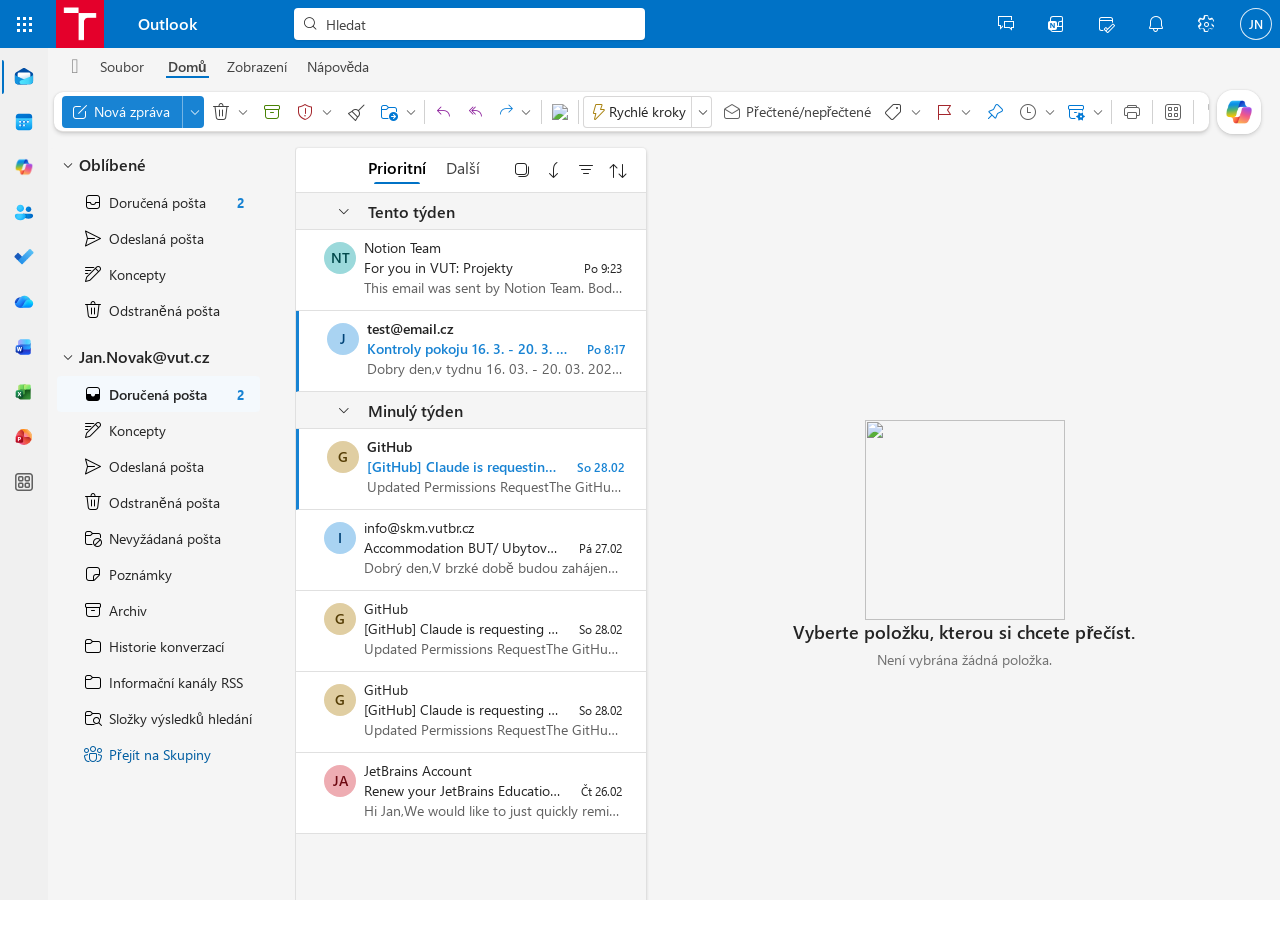
==== outlook_clone/index.html @ eb0d9b6a "Add files via upload outlook klon" ====
<!DOCTYPE html>
<html dir="ltr" lang="cs" class="fui-FluentProviderr0"
    style="--flexPaneWidth:320px;--black:#000000;--blackTranslucent50:rgba(0,0,0,.5);--blackTranslucent40:rgba(0,0,0,.4);--blackTranslucent20:rgba(0,0,0,.2);--blackTranslucent10:rgba(0,0,0,.1);--white:#FFFFFF;--whiteTranslucent40:rgba(255,255,255,.4);--whiteTranslucent50:rgba(255,255,255,.5);--whiteTranslucent65:rgba(255,255,255,.65);--whiteTranslucent70:rgba(255,255,255,.7);--whiteTranslucent90:rgba(255,255,255,.9);--neutralDark:#242424;--neutralPrimary:#424242;--neutralPrimaryAlt:#616161;--neutralPrimarySurface:#FFFFFF;--neutralSecondary:#808080;--neutralSecondaryAlt:#A6A6A6;--neutralSecondarySurface:#F5F5F5;--neutralTertiary:#D1D1D1;--neutralTertiaryAlt:#E0E0E0;--neutralTertiarySurface:#F0F0F0;--neutralQuaternary:#E5E5E5;--neutralQuaternaryAlt:#EBEBEB;--neutralLight:#F0F0F0;--neutralLighter:#F5F5F5;--neutralLighterAlt:#FAFAFA;--redDark:#A4262C;--green20:#498205;--purple:#881798;--suiteuxNeutralLight:#E1DFDD;--suiteuxNeutralSecondary:#484644;--flaggedMessage:#fffdd9;--richUserContentBackground:#fff;--composeNeutralBackground:#fff;--composeNeutralLighterBackground:#F5F5F5;--readingPaneCardBorder:#EBEBEB;--readingPaneCardFocusBorder:#D1D1D1;--oobeWhite:#ffffff;--oobePrimary:#0078d4;--oobeDarkAlt:#106EBE;--oobeThemeLighter:#DEECF9;--cardStyleWhite:#ffffff;--freeBusyAwayColor:#B4009E;--messageWebWarning:#fff4ce;--messageMobileWarningPrimary:#ffd335;--messageMobileWarningShade20:#c2a129;--messageMobileWarningShade30:#8f761e;--messageMobileWarningTint30:#fff2c3;--messageMobileWarningTint40:#fff8df;--communicationBlueWebPrimary:#0078d4;--messageMobileDangerPrimary:#d92c2c;--messageMobileDangerShade20:#a52121;--messageMobileDangerTint30:#f4b9b9;--messageMobileDangerTint40:#f9d9d9;--messageMobileSuccessPrimary:#13a10e;--presenceAway:#ffaa44;--presenceDoNotDisturb:#c50f1f;--presenceOnline:#6bb700;--presenceInvisible:#8a8886;--presenceOOF:#b4009e;--addisonComponentButtonGradientStart:#f7f0ff;--addisonComponentButtonGradientEnd:#e9dfff;--storageCritialStateColor:#9F282B;--storageCritialStateHoverColor:#751D1F;--storageNearingStateColor:#835B00;--storageNearingStateHoverColor:#463100;--storageUsageBarBorder:#ffffff;--bizBarRed:#FDE7E9;--msqOneDrive:#637CEF;--msqTeams:#9A44FC;--msqOutlook:#E3008C;--msqWindows:#D64400;--msqEdge:#1BA756;--msqLoop:#2AA0A4;--msqDesigner:#9373C0;--placesPrimary:#583DFF;--placesLightBlueSolidColor:#28DFF8;--placesNavyBlueSolidColor:#209DF5;--placesBackgroundColorPink:rgba(255,116,243,.2);--placesBackgroundColorPurple:rgba(205,112,255,.2);--placesBackgroundColorLightBlue:rgba(39,213,248,.2);--placesBackgroundColorNavy:rgba(9,99,121,.2);--placesBluePrimary:#0078d4;--placesBlueTint40:#a9d3f2;--placesLightBackground3:#f5f5f5;--placesLightBlueBackground:#ebf3fc;--placesNeutralGrey92:#ebebeb;--placesBlueGradient1:#2A4FFE;--placesBlueGradient2:#4D30FC;--placesBlueBackground1:#E1E6FC;--placesBlueForeground1:#637CEF;--placesBlueBorder1:#2510BC;--placesCornflowerForeground1:#F7F9FE;--placesCornflowerForeground2:#4F5BED;--placesRemoteUnspecifiedBackground1:#EBEBEB;--placesRemoteUnspecifiedForeground1:#424242;--placesOOFBackground1:#F5DAF2;--placesOOFForeground1:#C239B3;--placesRemote1:#CDEDF4;--placesRemoteBorder1:#005669;--neutralBackground6:#E6E6E6;--lilacBackground2:#E6BFED;--neutralForeground4:#707070;--neutralBackground2Pressed:#DBDBDB;--sharedLavenderTint10:#8172EB;--sharedCornflowerTint20:#778DF1;--sharedCornflowerTint30:#93A4F4;--sharedCornflowerTint50:#E1E6FC;--sharedCornflowerTint60:#F7F9FE;--sharedCornFlowerShade20:#3C51B4;--placesPurpleOOFBackground1:#F5DAF2;--placesPurpleOOFForeground1:#AF33A1;--placesPurpleGradient1:#6A11CB;--boxShadowPrimary:rgba(0,0,0,0.14);--boxShadowSecondary:rgba(0,0,0,0.12);--places70:#5432E6;--places80:#5B41FF;--places80Pressed:#4F28C1;--places160:#E4E2FF;--placesColorBackground2:#E4E2FF;--placesColorBackground2Hover:#C4C1FF;--placesColorBackground2Pressed:#A79EFF;--placesColorForeground2:#5432E6;--placesColorForeground2Hover:#4F28C1;--placesColorForeground2Pressed:#311555;--placesColorForeground2Selected:#4F28C1;--placesColorStroke2:#B5B0FF;--placesColorStroke2Hover:#988DFF;--placesColorStroke2Pressed:#5B41FF;--placesColorBrandForeground1:#5B41FF;--placesPresenceAvailable:#13A10E;--paneLighterBackground:#FAF9F8;--placesExploreGradient1:#EFF5FF;--placesExploreGradient2:#E6E4FF;--copilotGradientStart:#BA6DF1;--copilotGradientEnd:#4B9DF5;--copilotSelectionBackground:#464FEB33;--copilotSelectionBorder:#464FEB;--yellow:#ffb900;--orange:#d83b01;--red:#e81123;--blue:#0078d4;--green:107c10;--eventPrintColorPrimary:#242424;--eventPrintColorSecondary:#605e5c;--eventPrintColorBackground:#ffffff;--sharedLightGreenTint50:#CEF0CD;--sharedDarkGreenTint30:#4DA64D;--bookingsTeal10:#EBF8FB;--bookingsTeal20:#BCE5F0;--bookingsTeal50:#2F9CB7;--bookingsTeal80:#006680;--bookingsAccentGreen10:#F1FAF1;--bookingsAccentGreen20:#9FD89F;--bookingsForegroundTeal60:#007F9C;--bookingsForegroundTeal80:#007F9C;--bookingsNeutralForeground1:#242424;--bookingsNeutralForeground2:#424242;--bookingsNeutralForeground4:#707070;--bookingsRedForeground1:#A80000;--bookingsNeutralStroke1:#D1D1D1;--bookingsNeutralBackground1:#FFFFFF;--bookingsGreenConsistent:#107C10;--bookingsGrayConsistent:#424242;--bookingsGrayBackground1:#757575;--bookingsGrayLightBackground1:#F3F2F1;--bookingsSilverSandBorder1:#C8C6C4;--bookingsDefaultRed:#a80000;--bookingsWarning1:#FFF9F5;--bookingsWarning2:#FDCFB4;--bookingsWarning3:#8A3707;--bookingsDanger1:#FDF6F6;--bookingsDanger2:#F1BBBC;--bookingsDanger3:#A80000;--bookingsBlueForeground:#007F9C;--mapBackgroundFloor:#FBFBFD;--mapBackgroundFacilities:#FFFFFF;--mapBackgroundWall:#FFFFFF;--mapBackgroundArea:#EBEDF6;--mapBackgroundUnavailable:#C3C1D9;--mapBackgroundFree:#B5B0FF;--mapStrokeFloorAndWall:#99A0C3;--pinAvailableTextFill:#311555;--pinUnavailableTextFill:#292929;--placesBlueTint50:#D0E7F8;--placesLightBlueShade20:#2C72A8;--placesCyanTint50:#CDEDF4;--placesCyanShade10:#008AA9;--placesCyanShade20:#00748F;--placesNeutralForeground2:#616161;--placesSeaformShade20:#009B51;--placesSeaformShade30:#00723B;--placesLightGreenShade20:#0E7A0B;--eventifySurveyStatusIncompleteColor:#806a1a;--eventifySurveyStatusIncompleteBackground:#fff2c3;--eventifyClosedSurveyBannerBorder:#ffd94e;--eventifyClosedSurveyBannerColor:#8f761e;--eventifySurveyListItemBorder:#d9d9d9;--eventifySurveyStatusCompleteBackground:#caead8;--eventifySurveyStatusCompleteColor:#37a660;--eventifyEventPreviewColor:#7a6519;--eventifyEventCancelledBackground:#f9d9d9;--eventifyEventCancelledBorder:#e87979;--eventifyEventCancelledColor:#c32727;--appBackgroundGradientColor:rgba(255,255,255,.7);--copilotAppBackgroundGradientColor:rgba(0,0,0,.5);--copilotFlairColor1:#464feb;--copilotFlairColor2:#47cffa;--copilotFlairColor3:#b47cf8;--copilotFlairColor1Transparent:rgba(70,79,235,0);--copilotFlairColor2Transparent:rgba(71,207,250,0);--copilotFlairColor3Transparent:rgba(180,124,248,0);--customNeutralStrokeTransparent2:transparent;--customNeutralStrokeOnBackground1:#949494;--customNeutralStrokeOnBackground1Hover:#8A8A8A;--customNeutralStrokeOnBackground1Pressed:#757575;--customNeutralBackground2Hover70:rgba(240,240,240,.7);--customStableForegroundLink:#115EA3;--customStableForegroundLinkHover:#0F548C;--customStableForegroundLinkPressed:#0C3B5E;--customStableForegroundLinkSelected:#115EA3;--colorStatusWarningForeground3:#F98845;--customNeutralNonFocusBackground:#E0E0E0;--customYellowBackground:#FFFAD6;--colorNeutralBackgroundInvertedTransparent4:rgba(41,41,41,0.04);--colorNeutralBackgroundInvertedTransparent5:rgba(41,41,41,0.05);--customActiveDangerRedForegroundHover1:#6E0811;--customBlueForeground1:#0078D4;--customActiveBlueForegroundHover1:#004377;--calendarWorkHoursBorder:#949494;--copilotThemeMeshColor1:#b10606;--copilotThemeMeshColor2:#ffae52;--copilotThemeMeshColor3:#f05689;--copilotThemeMeshColor4:#e8a702;--copilotThemeMeshColor5:#51b36f;--copilotThemeMeshColor6:#0d91de;--copilotThemeWhite:#ffffff;--copilotThemeWhiteTranslucent:rgba(0,0,0,0.25);--copilotEventImportanceLowPrimary:#107C10;--copilotEventImportanceLowLight:#DFF6DD;--copilotEventImportanceMediumPrimary:#FFD335;--copilotEventImportanceMediumLight:#FFF8DF;--copilotEventImportanceHighPrimary:#A80000;--copilotEventImportanceHighLight:#FDE7E9;--archiveBigHoverForeground:#107c10;--archiveBigHoverBackground:#dff6de;--deleteBigHoverForeground:#e81123;--deleteBigHoverBackground:#fef2f3;--themeDarker:#00497E;--themeDark:#005DA1;--themeDarkAlt:#005DA1;--themePrimary:#0072C6;--themeSecondary:#2F94DF;--themeTertiary:#9AC3E2;--themeLight:#DAECF9;--themeLighter:#F4F9FD;--themeLighterAlt:#F4F9FD;--themeSecondarySurfaceSelected:#F4F9FD;--headerBackground:#0072C6;--headerBackgroundSearch:#0072C6;--headerBrandText:#FFFFFF;--headerTextIcons:#FFFFFF;--headerSearchBoxBackground:rgba(255,255,255,.7);--headerSearchBoxIcon:#00497E;--headerSearchPlaceholderText:#00497E;--headerSearchButtonBackground:#0072C6;--headerSearchButtonBackgroundHover:#00497E;--headerSearchButtonIcon:#FFFFFF;--headerSearchFilters:#0072C6;--headerSearchFiltersHover:#00497E;--headerButtonsBackground:#0072C6;--headerButtonsBackgroundHover:#005DA1;--headerButtonsBackgroundSearch:#0072C6;--headerButtonsBackgroundSearchHover:#005DA1;--headerBadgeBackground:#00497E;--headerBadgeText:#FFFFFF;--headerSearchIcon:#FFFFFF;--searchBoxBackground:rgba(255,255,255,.7);--customBrandBackground3Hover:#EBF3FC;--customBrandBackgroundforSelected3:#CFE4FA;--customBrandBackground3Pressed:#B4D6FA;--customBrandBackgroundforSelected4:#B4D6FA;--customBrandBackground4Hover:#CFE4FA;--customBrandBackground4Pressed:#96C6FA;--fallback-black:#000000;--fallback-blackTranslucent50:rgba(0,0,0,.5);--fallback-blackTranslucent40:rgba(0,0,0,.4);--fallback-blackTranslucent20:rgba(0,0,0,.2);--fallback-blackTranslucent10:rgba(0,0,0,.1);--fallback-white:#FFFFFF;--fallback-whiteTranslucent40:rgba(255,255,255,.4);--fallback-whiteTranslucent50:rgba(255,255,255,.5);--fallback-whiteTranslucent65:rgba(255,255,255,.65);--fallback-whiteTranslucent70:rgba(255,255,255,.7);--fallback-whiteTranslucent90:rgba(255,255,255,.9);--fallback-neutralDark:#242424;--fallback-neutralPrimary:#424242;--fallback-neutralPrimaryAlt:#616161;--fallback-neutralPrimarySurface:#FFFFFF;--fallback-neutralSecondary:#808080;--fallback-neutralSecondaryAlt:#A6A6A6;--fallback-neutralSecondarySurface:#F5F5F5;--fallback-neutralTertiary:#D1D1D1;--fallback-neutralTertiaryAlt:#E0E0E0;--fallback-neutralTertiarySurface:#F0F0F0;--fallback-neutralQuaternary:#E5E5E5;--fallback-neutralQuaternaryAlt:#EBEBEB;--fallback-neutralLight:#F0F0F0;--fallback-neutralLighter:#F5F5F5;--fallback-neutralLighterAlt:#FAFAFA;--fallback-redDark:#A4262C;--fallback-green20:#498205;--fallback-purple:#881798;--fallback-suiteuxNeutralLight:#E1DFDD;--fallback-suiteuxNeutralSecondary:#484644;--fallback-flaggedMessage:#fffdd9;--fallback-richUserContentBackground:#fff;--fallback-composeNeutralBackground:#fff;--fallback-composeNeutralLighterBackground:#F5F5F5;--fallback-readingPaneCardBorder:#EBEBEB;--fallback-readingPaneCardFocusBorder:#D1D1D1;--fallback-oobeWhite:#ffffff;--fallback-oobePrimary:#0078d4;--fallback-oobeDarkAlt:#106EBE;--fallback-oobeThemeLighter:#DEECF9;--fallback-cardStyleWhite:#ffffff;--fallback-freeBusyAwayColor:#B4009E;--fallback-messageWebWarning:#fff4ce;--fallback-messageMobileWarningPrimary:#ffd335;--fallback-messageMobileWarningShade20:#c2a129;--fallback-messageMobileWarningShade30:#8f761e;--fallback-messageMobileWarningTint30:#fff2c3;--fallback-messageMobileWarningTint40:#fff8df;--fallback-communicationBlueWebPrimary:#0078d4;--fallback-messageMobileDangerPrimary:#d92c2c;--fallback-messageMobileDangerShade20:#a52121;--fallback-messageMobileDangerTint30:#f4b9b9;--fallback-messageMobileDangerTint40:#f9d9d9;--fallback-messageMobileSuccessPrimary:#13a10e;--fallback-presenceAway:#ffaa44;--fallback-presenceDoNotDisturb:#c50f1f;--fallback-presenceOnline:#6bb700;--fallback-presenceInvisible:#8a8886;--fallback-presenceOOF:#b4009e;--fallback-addisonComponentButtonGradientStart:#f7f0ff;--fallback-addisonComponentButtonGradientEnd:#e9dfff;--fallback-storageCritialStateColor:#9F282B;--fallback-storageCritialStateHoverColor:#751D1F;--fallback-storageNearingStateColor:#835B00;--fallback-storageNearingStateHoverColor:#463100;--fallback-storageUsageBarBorder:#ffffff;--fallback-bizBarRed:#FDE7E9;--fallback-msqOneDrive:#637CEF;--fallback-msqTeams:#9A44FC;--fallback-msqOutlook:#E3008C;--fallback-msqWindows:#D64400;--fallback-msqEdge:#1BA756;--fallback-msqLoop:#2AA0A4;--fallback-msqDesigner:#9373C0;--fallback-placesPrimary:#583DFF;--fallback-placesLightBlueSolidColor:#28DFF8;--fallback-placesNavyBlueSolidColor:#209DF5;--fallback-placesBackgroundColorPink:rgba(255,116,243,.2);--fallback-placesBackgroundColorPurple:rgba(205,112,255,.2);--fallback-placesBackgroundColorLightBlue:rgba(39,213,248,.2);--fallback-placesBackgroundColorNavy:rgba(9,99,121,.2);--fallback-placesBluePrimary:#0078d4;--fallback-placesBlueTint40:#a9d3f2;--fallback-placesLightBackground3:#f5f5f5;--fallback-placesLightBlueBackground:#ebf3fc;--fallback-placesNeutralGrey92:#ebebeb;--fallback-placesBlueGradient1:#2A4FFE;--fallback-placesBlueGradient2:#4D30FC;--fallback-placesBlueBackground1:#E1E6FC;--fallback-placesBlueForeground1:#637CEF;--fallback-placesBlueBorder1:#2510BC;--fallback-placesCornflowerForeground1:#F7F9FE;--fallback-placesCornflowerForeground2:#4F5BED;--fallback-placesRemoteUnspecifiedBackground1:#EBEBEB;--fallback-placesRemoteUnspecifiedForeground1:#424242;--fallback-placesOOFBackground1:#F5DAF2;--fallback-placesOOFForeground1:#C239B3;--fallback-placesRemote1:#CDEDF4;--fallback-placesRemoteBorder1:#005669;--fallback-neutralBackground6:#E6E6E6;--fallback-lilacBackground2:#E6BFED;--fallback-neutralForeground4:#707070;--fallback-neutralBackground2Pressed:#DBDBDB;--fallback-sharedLavenderTint10:#8172EB;--fallback-sharedCornflowerTint20:#778DF1;--fallback-sharedCornflowerTint30:#93A4F4;--fallback-sharedCornflowerTint50:#E1E6FC;--fallback-sharedCornflowerTint60:#F7F9FE;--fallback-sharedCornFlowerShade20:#3C51B4;--fallback-placesPurpleOOFBackground1:#F5DAF2;--fallback-placesPurpleOOFForeground1:#AF33A1;--fallback-placesPurpleGradient1:#6A11CB;--fallback-boxShadowPrimary:rgba(0,0,0,0.14);--fallback-boxShadowSecondary:rgba(0,0,0,0.12);--fallback-places70:#5432E6;--fallback-places80:#5B41FF;--fallback-places80Pressed:#4F28C1;--fallback-places160:#E4E2FF;--fallback-placesColorBackground2:#E4E2FF;--fallback-placesColorBackground2Hover:#C4C1FF;--fallback-placesColorBackground2Pressed:#A79EFF;--fallback-placesColorForeground2:#5432E6;--fallback-placesColorForeground2Hover:#4F28C1;--fallback-placesColorForeground2Pressed:#311555;--fallback-placesColorForeground2Selected:#4F28C1;--fallback-placesColorStroke2:#B5B0FF;--fallback-placesColorStroke2Hover:#988DFF;--fallback-placesColorStroke2Pressed:#5B41FF;--fallback-placesColorBrandForeground1:#5B41FF;--fallback-placesPresenceAvailable:#13A10E;--fallback-paneLighterBackground:#FAF9F8;--fallback-placesExploreGradient1:#EFF5FF;--fallback-placesExploreGradient2:#E6E4FF;--fallback-copilotGradientStart:#BA6DF1;--fallback-copilotGradientEnd:#4B9DF5;--fallback-copilotSelectionBackground:#464FEB33;--fallback-copilotSelectionBorder:#464FEB;--fallback-yellow:#ffb900;--fallback-orange:#d83b01;--fallback-red:#e81123;--fallback-blue:#0078d4;--fallback-green:107c10;--fallback-eventPrintColorPrimary:#242424;--fallback-eventPrintColorSecondary:#605e5c;--fallback-eventPrintColorBackground:#ffffff;--fallback-sharedLightGreenTint50:#CEF0CD;--fallback-sharedDarkGreenTint30:#4DA64D;--fallback-bookingsTeal10:#EBF8FB;--fallback-bookingsTeal20:#BCE5F0;--fallback-bookingsTeal50:#2F9CB7;--fallback-bookingsTeal80:#006680;--fallback-bookingsAccentGreen10:#F1FAF1;--fallback-bookingsAccentGreen20:#9FD89F;--fallback-bookingsForegroundTeal60:#007F9C;--fallback-bookingsForegroundTeal80:#007F9C;--fallback-bookingsNeutralForeground1:#242424;--fallback-bookingsNeutralForeground2:#424242;--fallback-bookingsNeutralForeground4:#707070;--fallback-bookingsRedForeground1:#A80000;--fallback-bookingsNeutralStroke1:#D1D1D1;--fallback-bookingsNeutralBackground1:#FFFFFF;--fallback-bookingsGreenConsistent:#107C10;--fallback-bookingsGrayConsistent:#424242;--fallback-bookingsGrayBackground1:#757575;--fallback-bookingsGrayLightBackground1:#F3F2F1;--fallback-bookingsSilverSandBorder1:#C8C6C4;--fallback-bookingsDefaultRed:#a80000;--fallback-bookingsWarning1:#FFF9F5;--fallback-bookingsWarning2:#FDCFB4;--fallback-bookingsWarning3:#8A3707;--fallback-bookingsDanger1:#FDF6F6;--fallback-bookingsDanger2:#F1BBBC;--fallback-bookingsDanger3:#A80000;--fallback-bookingsBlueForeground:#007F9C;--fallback-mapBackgroundFloor:#FBFBFD;--fallback-mapBackgroundFacilities:#FFFFFF;--fallback-mapBackgroundWall:#FFFFFF;--fallback-mapBackgroundArea:#EBEDF6;--fallback-mapBackgroundUnavailable:#C3C1D9;--fallback-mapBackgroundFree:#B5B0FF;--fallback-mapStrokeFloorAndWall:#99A0C3;--fallback-pinAvailableTextFill:#311555;--fallback-pinUnavailableTextFill:#292929;--fallback-placesBlueTint50:#D0E7F8;--fallback-placesLightBlueShade20:#2C72A8;--fallback-placesCyanTint50:#CDEDF4;--fallback-placesCyanShade10:#008AA9;--fallback-placesCyanShade20:#00748F;--fallback-placesNeutralForeground2:#616161;--fallback-placesSeaformShade20:#009B51;--fallback-placesSeaformShade30:#00723B;--fallback-placesLightGreenShade20:#0E7A0B;--fallback-eventifySurveyStatusIncompleteColor:#806a1a;--fallback-eventifySurveyStatusIncompleteBackground:#fff2c3;--fallback-eventifyClosedSurveyBannerBorder:#ffd94e;--fallback-eventifyClosedSurveyBannerColor:#8f761e;--fallback-eventifySurveyListItemBorder:#d9d9d9;--fallback-eventifySurveyStatusCompleteBackground:#caead8;--fallback-eventifySurveyStatusCompleteColor:#37a660;--fallback-eventifyEventPreviewColor:#7a6519;--fallback-eventifyEventCancelledBackground:#f9d9d9;--fallback-eventifyEventCancelledBorder:#e87979;--fallback-eventifyEventCancelledColor:#c32727;--fallback-appBackgroundGradientColor:rgba(255,255,255,.7);--fallback-copilotAppBackgroundGradientColor:rgba(0,0,0,.5);--fallback-copilotFlairColor1:#464feb;--fallback-copilotFlairColor2:#47cffa;--fallback-copilotFlairColor3:#b47cf8;--fallback-copilotFlairColor1Transparent:rgba(70,79,235,0);--fallback-copilotFlairColor2Transparent:rgba(71,207,250,0);--fallback-copilotFlairColor3Transparent:rgba(180,124,248,0);--fallback-customNeutralStrokeTransparent2:transparent;--fallback-customNeutralStrokeOnBackground1:#949494;--fallback-customNeutralStrokeOnBackground1Hover:#8A8A8A;--fallback-customNeutralStrokeOnBackground1Pressed:#757575;--fallback-customNeutralBackground2Hover70:rgba(240,240,240,.7);--fallback-customStableForegroundLink:#115EA3;--fallback-customStableForegroundLinkHover:#0F548C;--fallback-customStableForegroundLinkPressed:#0C3B5E;--fallback-customStableForegroundLinkSelected:#115EA3;--fallback-colorStatusWarningForeground3:#F98845;--fallback-customNeutralNonFocusBackground:#E0E0E0;--fallback-customYellowBackground:#FFFAD6;--fallback-colorNeutralBackgroundInvertedTransparent4:rgba(41,41,41,0.04);--fallback-colorNeutralBackgroundInvertedTransparent5:rgba(41,41,41,0.05);--fallback-customActiveDangerRedForegroundHover1:#6E0811;--fallback-customBlueForeground1:#0078D4;--fallback-customActiveBlueForegroundHover1:#004377;--fallback-calendarWorkHoursBorder:#949494;--fallback-copilotThemeMeshColor1:#b10606;--fallback-copilotThemeMeshColor2:#ffae52;--fallback-copilotThemeMeshColor3:#f05689;--fallback-copilotThemeMeshColor4:#e8a702;--fallback-copilotThemeMeshColor5:#51b36f;--fallback-copilotThemeMeshColor6:#0d91de;--fallback-copilotThemeWhite:#ffffff;--fallback-copilotThemeWhiteTranslucent:rgba(0,0,0,0.25);--fallback-copilotEventImportanceLowPrimary:#107C10;--fallback-copilotEventImportanceLowLight:#DFF6DD;--fallback-copilotEventImportanceMediumPrimary:#FFD335;--fallback-copilotEventImportanceMediumLight:#FFF8DF;--fallback-copilotEventImportanceHighPrimary:#A80000;--fallback-copilotEventImportanceHighLight:#FDE7E9;--fallback-archiveBigHoverForeground:#107c10;--fallback-archiveBigHoverBackground:#dff6de;--fallback-deleteBigHoverForeground:#e81123;--fallback-deleteBigHoverBackground:#fef2f3;--fallback-themeDarker:#00497E;--fallback-themeDark:#005DA1;--fallback-themeDarkAlt:#005DA1;--fallback-themePrimary:#0072C6;--fallback-themeSecondary:#2F94DF;--fallback-themeTertiary:#9AC3E2;--fallback-themeLight:#DAECF9;--fallback-themeLighter:#F4F9FD;--fallback-themeLighterAlt:#F4F9FD;--fallback-themeSecondarySurfaceSelected:#F4F9FD;--fallback-headerBackground:#0072C6;--fallback-headerBackgroundSearch:#0072C6;--fallback-headerBrandText:#FFFFFF;--fallback-headerTextIcons:#FFFFFF;--fallback-headerSearchBoxBackground:rgba(255,255,255,.7);--fallback-headerSearchBoxIcon:#00497E;--fallback-headerSearchPlaceholderText:#00497E;--fallback-headerSearchButtonBackground:#0072C6;--fallback-headerSearchButtonBackgroundHover:#00497E;--fallback-headerSearchButtonIcon:#FFFFFF;--fallback-headerSearchFilters:#0072C6;--fallback-headerSearchFiltersHover:#00497E;--fallback-headerButtonsBackground:#0072C6;--fallback-headerButtonsBackgroundHover:#005DA1;--fallback-headerButtonsBackgroundSearch:#0072C6;--fallback-headerButtonsBackgroundSearchHover:#005DA1;--fallback-headerBadgeBackground:#00497E;--fallback-headerBadgeText:#FFFFFF;--fallback-headerSearchIcon:#FFFFFF;--fallback-searchBoxBackground:rgba(255,255,255,.7);--fallback-customBrandBackground3Hover:#EBF3FC;--fallback-customBrandBackgroundforSelected3:#CFE4FA;--fallback-customBrandBackground3Pressed:#B4D6FA;--fallback-customBrandBackgroundforSelected4:#B4D6FA;--fallback-customBrandBackground4Hover:#CFE4FA;--fallback-customBrandBackground4Pressed:#96C6FA">

<head>
    <meta charset="utf-8">
    <meta name="viewport" content="width=device-width, initial-scale=1.0">
    <title>Pošta - Klon Outlook</title>

    <!-- Propojení s naším vyčištěným CSS souborem -->
    <link rel="stylesheet" href="styles.css">

    <!-- Meta tagy pro SingleFile a zachování kompatibility -->
    <meta name="referrer" content="strict-origin-when-cross-origin">
    <meta name="theme-color" content="#0078d4">
    <link rel="shortcut icon"
        href="[data-uri]"
        type="image/x-icon">
</head>

<body class="ms-font-s disableTextSelection ms-Fabric--isFocusHidden" style="min-width:418px;overflow-x:hidden">
    <!-- 
 Zde začíná původní kód, který byl zabalen do jednoho velkého divu.
 V dalších krocích vezmeme tento div a rozdělíme ho na sémantické tagy 
 jako <header>, <nav>, <main> a <aside>.
 -->

    <!-- Skryté prvky z původního kódu (nahrávání, overlaye - zatím necháváme) -->
    <div id="loadingScreen" style="display:none;"></div>
    <div id="owa-bpp-root" style="display:none;z-index:1000000"></div>
    <div id="O365_MainLink_TenantLogo"></div>
    <div class="ms-Layer-host" id="O365_MainLink_NavMenu"></div>

    <!-- HLAVNÍ OBÁLKA APLIKACE (Původní změť tříd zatím ponechána, aby se nerozbil vzhled) -->
    <div class="___1uxlrft f1euv43f f15twtuk f1vgc2s3 f1e31b4d f494woh" dir="ltr" data-portal-node="true">

        <!-- === NOVÁ ČISTÁ HLAVIČKA (KROK 2) === -->
        <header class="outlook-header">
            <div class="header-left">
                <!-- Spouštěč aplikací -->
                <button class="header-icon-btn app-launcher" aria-label="Spouštěč aplikací">
                    <svg viewBox="0 0 2048 2048" width="18" height="18">
                        <path fill="currentColor"
                            d="M128 128h384v384H128V128zm0 768h384v384H128V896zm0 768h384v384H128v-384zm768-1536h384v384H896V128zm0 768h384v384H896V896zm0 768h384v384H896v-384zm768-1536h384v384h-384V128zm0 768h384v384h-384V896zm0 768h384v384h-384v-384z" />
                    </svg>
                </button>
                <div id=tenantLogo_container class="M3pcB5evSAtYMozck1WU7A==" style=min-width:auto>
                    <a id=O365_MainLink_TenantLogo class="rOy+Hn8kiD5J9v5VDCE3Dg== o365sx-appBrandLink" title=VUT
                        aria-label=VUT href=https://www.vut.cz />
                    <img id=O365_MainLink_TenantLogoImg alt=VUT title=VUT
                        src=[data-uri]></a>
                </div>
                <a href="#" class="brand-link" id="outlookEvalBtn">Outlook</a>

                <!-- Modal: Evaluation result -->
                <div id="evalModal" class="report-modal-overlay">
                    <div class="report-modal">
                        <h2 class="report-modal-title" id="evalModalTitle"></h2>
                        <p class="report-modal-text" id="evalModalText"></p>
                        <div class="report-modal-buttons">
                            <button class="report-modal-btn report-modal-btn-primary" id="evalModalBtn">OK</button>
                        </div>
                    </div>
                </div>

                <!-- Modal: Nahlásit spam -->
                <div id="reportSpamModal" class="report-modal-overlay">
                    <div class="report-modal">
                        <h2 class="report-modal-title">Nahlásit nevyžádanou poštu</h2>
                        <p class="report-modal-text">Nahlášení nevyžádané pošty pomáhá zlepšit rozpoznávání nevyžádané
                            pošty pro vás i ostatní uživatele v budoucnu.</p>
                        <label class="report-modal-checkbox">
                            <input type="checkbox"> Tuto zprávu příště nezobrazovat
                        </label>
                        <div class="report-modal-buttons">
                            <button class="report-modal-btn report-modal-btn-primary"
                                id="confirmSpamBtn">Sestava</button>
                            <button class="report-modal-btn report-modal-btn-secondary"
                                id="cancelSpamBtn">Zrušit</button>
                        </div>
                    </div>
                </div>

                <!-- Modal: Nahlásit útok phishing -->
                <div id="reportPhishingModal" class="report-modal-overlay">
                    <div class="report-modal">
                        <h2 class="report-modal-title">Nahlásit útok phishing</h2>
                        <p class="report-modal-text">Nahlášení phishingových podvodů pomáhá zabezpečit osobní údaje, jak
                            vaše, tak ostatních lidí.</p>
                        <label class="report-modal-checkbox">
                            <input type="checkbox"> Tuto zprávu příště nezobrazovat
                        </label>
                        <div class="report-modal-buttons">
                            <button class="report-modal-btn report-modal-btn-primary"
                                id="confirmPhishingBtn">Sestava</button>
                            <button class="report-modal-btn report-modal-btn-secondary"
                                id="cancelPhishingBtn">Zrušit</button>
                        </div>
                    </div>
                </div>
            </div>

            <div class="header-center">
                <div class="search-box">
                    <span class="search-icon">
                        <i class="fui-Icon-font Q0K3G ___qaf4230 f14t3ns0 fne0op0 fmd4ok8 f303qgw f1sxfq9t"
                            fill=currentColor aria-hidden=true></i>
                    </span>
                    <input type="text" placeholder="Hledat" class="search-input" />
                </div>
            </div>

            <div class="header-right">
                <button class="header-icon-btn" aria-label="Chat" title="Chat">
                    <div class=o365cs-base aria-hidden=true>
                        <span class="ms-Icon--OfficeChat RGSb/1c4ex9CM0as0oaLQA==" role=presentation
                            style=display:inline-block;font-size:16px></span>
                    </div>
                </button>
                <button class="header-icon-btn" aria-label="OneNote" title="Informační kanál OneNotu">
                    <svg width=1em height=1em viewBox="0 0 20 20" xmlns=http://www.w3.org/2000/svg
                        class="c40th ___soczk60 f1w7gpdv fez10in fve0sb9" fill=currentColor aria-hidden=true>
                        <path
                            d="M15 2a2 2 0 012 2v12a2 2 0 01-2 2H7a3 3 0 01-2.83-2H4a2 2 0 01-2-2V9c0-1.1.9-2 2-2V5a3 3 0 013-3h8zM4.25 14H5.3v-2.7a28.54 28.54 0 00-.01-.8h.01l.1.17.14.24L7.61 14h1.14V9H7.7v2.7a21.64 21.64 0 00.01.7H7.7a2.98 2.98 0 00-.24-.41L5.46 9H4.25v5zM16 7.73c-.3.17-.64.27-1 .27h-1a1 1 0 00-1 1v2c0 .36-.1.7-.27 1H15a1 1 0 001-1V7.73zM5.27 16c.35.6.99 1 1.73 1h8a1 1 0 001-1v-3.27c-.3.17-.64.27-1 .27h-4v1a2 2 0 01-2 2H5.27zM9 7a2 2 0 012 2v3a1 1 0 001-1V9c0-1.1.9-2 2-2h1a1 1 0 001-1V4a1 1 0 00-1-1H7a2 2 0 00-2 2v2h4z">
                        </path>
                    </svg>
                </button>
                <button class="header-icon-btn" aria-label="Muj_den" title="Můj den">
                    <svg width=1em height=1em viewBox="0 0 20 20" xmlns=http://www.w3.org/2000/svg
                        class="c40th ___soczk60 f1w7gpdv fez10in fve0sb9" fill=currentColor aria-hidden=true>
                        <path
                            d="M14.5 3A2.5 2.5 0 0117 5.5v3.09a2 2 0 00-1 .23V7H4v7.5c0 .83.67 1.5 1.5 1.5h1.48a2 2 0 00.41.6l.4.4H5.5A2.5 2.5 0 013 14.5v-9A2.5 2.5 0 015.5 3h9zm0 1h-9C4.67 4 4 4.67 4 5.5V6h12v-.5c0-.83-.67-1.5-1.5-1.5zM8.1 15.9a1 1 0 010-1.42l1.06-1.06a1 1 0 011.41 0l1.07 1.06 4.6-4.6a1 1 0 011.4 0l1.07 1.06a1 1 0 010 1.42l-6.37 6.36a1 1 0 01-1.41 0L8.1 15.89zm2.47 1.05l1.07 1.06L18 11.65l-1.06-1.06-6.37 6.36zm-1.76-1.77l1.06 1.06 1.06-1.06-1.06-1.06-1.06 1.06z">
                        </path>
                    </svg>
                </button>
                <button class="header-icon-btn" aria-label="Oznameni" title="Oznámení">
                    <i class="fui-Icon-font kKPll ___qaf4230 f14t3ns0 fne0op0 fmd4ok8 f303qgw f1sxfq9t"
                        fill=currentColor aria-hidden=true></i>
                </button>
                <button class="header-icon-btn" aria-label="Nastaveni" title="Nastavení">
                    <i class="fui-Icon-font kKPll ___qaf4230 f14t3ns0 fne0op0 fmd4ok8 f303qgw f1sxfq9t"
                        fill=currentColor aria-hidden=true></i>
                </button>
                <button class="profile-btn" aria-label="Spravce_uctu"
                    title="Správce účtu pro uživatele Novák Jan (281569)">
                    <span class="profile-initials">JN</span>
                </button>
            </div>
        </header>


        <div class="Flvp1 customScrollBar DSIdO">
            <div id=mainApp class=NzIuH>
                <nav id="LeftRail" class="outlook-left-rail" aria-label="Navigace aplikacemi">
                    <ul class="left-rail-nav">
                        <!-- 1. E-mail (Aktivní záložka) -->
                        <li class="left-rail-item active" title="Pošta">
                            <a href="#" aria-label="Pošta">
                                <img src=[data-uri]
                                    style=width:20px;height:20px>
                            </a>
                        </li>

                        <!-- 2. Kalendář -->
                        <li class="left-rail-item" title="Kalendář">
                            <a href="#" aria-label="Kalendář">
                                <img src=[data-uri]
                                    style=width:20px;height:20px>
                            </a>
                        </li>

                        <!-- 3. Copilot -->
                        <li class="left-rail-item" title="Copilot">
                            <a href="#" aria-label="Copilot">
                                <img src="[data-uri]"
                                    style=width:20px;height:20px>
                            </a>
                        </li>

                        <!-- 4. Lidé / Kontakty -->
                        <li class="left-rail-item" title="Lidé">
                            <a href="#" aria-label="Lidé">
                                <img src="[data-uri]"
                                    style=width:20px;height:20px>
                            </a>
                        </li>

                        <!-- 5. To Do -->
                        <li class="left-rail-item" title="To Do">
                            <a href="#" aria-label="To Do">
                                <img src=[data-uri]
                                    style=width:20px;height:20px>
                            </a>
                        </li>

                        <!-- 6. OneDrive -->
                        <li class="left-rail-item" title="OneDrive">
                            <a href="#" aria-label="OneDrive">
                                <img src="[data-uri]"
                                    style=width:20px;height:20px>
                            </a>
                        </li>

                        <!-- 7. Word -->
                        <li class="left-rail-item" title="Přejít do aplikace Word">
                            <a href="#" aria-label="Přejít do aplikace Word">
                                <img src="[data-uri]"
                                    style=width:20px;height:20px>
                            </a>
                        </li>

                        <!-- 8. Excel -->
                        <li class="left-rail-item" title="Přejít do aplikace Excel">
                            <a href="#" aria-label="Přejít do aplikace Excel">
                                <img src="[data-uri]"
                                    style=width:20px;height:20px>
                            </a>
                        </li>

                        <!-- 9. PowerPoint -->
                        <li class="left-rail-item" title="Přejít do aplikace PowerPoint">
                            <a href="#" aria-label="Přejít do aplikace PowerPoint">
                                <img src=[data-uri]
                                    alt="Přejít do aplikace PowerPoint" style=width:20px;height:20px>
                            </a>
                        </li>

                        <!-- 10. Další aplikace -->
                        <li class="left-rail-item" title="Další aplikace">
                            <a href="#" aria-label="Další aplikace">
                                <i class="fui-Icon-font ___1oc4m0x f14t3ns0 fne0op0 fmd4ok8 f303qgw f1krtbx5"
                                    fill=var(--colorNeutralForeground3) aria-hidden=true
                                    style=color:var(--colorNeutralForeground3);font-size:24px></i>
                            </a>
                        </li>
                    </ul>
                </nav>

                <div class=gU1Tf>
                    <div id=RibbonRoot class="f22iagw f1vx9l62 fpxkkrd">
                        <div id="TopBar" class="outlook-top-bar">

                            <!-- Levá skupina: Ikona a Soubor -->
                            <div class="top-bar-controls">
                                <button class="top-bar-btn icon-btn" aria-label="Skrýt navigační podokno">
                                    <!-- Unicode znak pro ikonu menu ve fontu Segoe Fluent -->
                                    <i class="fluent-icon" aria-hidden="true">&#xE700;</i>
                                </button>
                                <button class="top-bar-btn file-btn">Soubor</button>
                            </div>

                            <!-- Pravá skupina: Navigační záložky -->
                            <div class="top-bar-tabs" role="tablist">
                                <!-- Třída 'active' určuje, že je záložka vybraná (má podtržení) -->
                                <button class="tab-btn active" role="tab" aria-selected="true">Domů</button>
                                <button class="tab-btn" role="tab" aria-selected="false">Zobrazení</button>
                                <button class="tab-btn" role="tab" aria-selected="false">Nápověda</button>
                            </div>
                        </div>

                        <div class="obal-cele-horni-sekce">
                            <div id="BottomBar" class="outlook-action-bar NTPm6"
                                style="margin:8px 0px 8px 2px; border-radius: 9px">

                                <!-- Hlavní akce: Split Button (Nový e-mail) -->
                                <div class="split-btn-container">
                                    <button class="action-btn split-btn-main">
                                        <span
                                            class="fui-Button__icon rywnvv2 ms-RibbonButton-icon ___ibx7uw0 f1osuteh f1jkagg5 fi2ljxd f62i5r0 f1rdywyb f14icqv f1pp30po fjamq6b f64fuq3 f1i3iumi">
                                            <i class="fui-Icon-font Q0K3G ___qaf4230 f14t3ns0 fne0op0 fmd4ok8 f303qgw f1sxfq9t"
                                                fill=currentColor aria-hidden=true
                                                style=forced-color-adjust:unset;contain:inherit;height:auto;width:auto></i>
                                        </span>
                                        <span style="padding: 0 4px">Nová zpráva</span>
                                    </button>

                                    <button class="action-btn split-btn-chevron"
                                        aria-label="Další možnosti nového e-mailu">
                                        <i class="fui-Icon-font jgnYx psaT8 VuFmm VGV9k ___qaf4230 f14t3ns0 fne0op0 fmd4ok8 f303qgw f1sxfq9t"
                                            aria-hidden=true></i>
                                    </button>
                                </div>


                                <!-- Běžné akce -->
                                <button class="action-btn" style="padding: 0 10px 0 14px">
                                    <span
                                        class="fui-Button__icon rywnvv2 ms-RibbonButton-icon ___ibx7uw0 f1osuteh f1jkagg5 fi2ljxd f62i5r0 f1rdywyb f14icqv f1pp30po fjamq6b f64fuq3 f1i3iumi">
                                        <i class="fui-Icon-font Q0K3G ___qaf4230 f14t3ns0 fne0op0 fmd4ok8 f303qgw f1sxfq9t"
                                            fill=currentColor aria-hidden=true
                                            style=forced-color-adjust:unset;contain:inherit;height:auto;width:auto></i>
                                        <i class="fui-Icon-font jgnYx psaT8 VuFmm VGV9k ___qaf4230 f14t3ns0 fne0op0 fmd4ok8 f303qgw f1sxfq9t"
                                            aria-hidden=true></i>
                                    </span>
                                </button>


                                <button class="action-btn">
                                    <span
                                        class="fui-Button__icon rywnvv2 ms-RibbonButton-icon ___ibx7uw0 f1osuteh f1jkagg5 fi2ljxd f62i5r0 f1rdywyb f14icqv f1pp30po fjamq6b f64fuq3 f1i3iumi">
                                        <i data-icon-name=ArchiveRegular aria-hidden=true class=root-264>
                                            <i class="fui-Icon-font Q0K3G ___qaf4230 f14t3ns0 fne0op0 fmd4ok8 f303qgw f1sxfq9t"
                                                fill=currentColor aria-hidden=true
                                                style=forced-color-adjust:unset;contain:inherit;height:auto;width:auto></i></i></span>
                                </button>


                                <button class="action-btn" style="padding: 0 10px 0 14px">
                                    <span
                                        class="fui-Button__icon rywnvv2 ms-RibbonButton-icon ___ibx7uw0 f1osuteh f1jkagg5 fi2ljxd f62i5r0 f1rdywyb f14icqv f1pp30po fjamq6b f64fuq3 f1i3iumi">
                                        <i data-icon-name=ShieldErrorRegular aria-hidden=true class=root-265>
                                            <i class="fui-Icon-font Q0K3G ___qaf4230 f14t3ns0 fne0op0 fmd4ok8 f303qgw f1sxfq9t"
                                                fill=currentColor aria-hidden=true
                                                style=forced-color-adjust:unset;contain:inherit;height:auto;width:auto></i></i>
                                        <i class="fui-Icon-font jgnYx psaT8 VuFmm VGV9k ___qaf4230 f14t3ns0 fne0op0 fmd4ok8 f303qgw f1sxfq9t"
                                            aria-hidden=true></i>
                                    </span>
                                </button>

                                <button class="action-btn">
                                    <span
                                        class="fui-Button__icon rywnvv2 ms-RibbonButton-icon ___ibx7uw0 f1osuteh f1jkagg5 fi2ljxd f62i5r0 f1rdywyb f14icqv f1pp30po fjamq6b f64fuq3 f1i3iumi">
                                        <i class="fui-Icon-font Q0K3G ___qaf4230 f14t3ns0 fne0op0 fmd4ok8 f303qgw f1sxfq9t"
                                            fill=currentColor aria-hidden=true
                                            style=forced-color-adjust:unset;contain:inherit;height:auto;width:auto></i></span>
                                </button>

                                <button class="action-btn" style="padding: 0 10px 0 14px;">
                                    <span
                                        class="fui-Button__icon rywnvv2 ms-RibbonButton-icon ___ibx7uw0 f1osuteh f1jkagg5 fi2ljxd f62i5r0 f1rdywyb f14icqv f1pp30po fjamq6b f64fuq3 f1i3iumi">
                                        <i data-icon-name=FolderArrowRightRegular aria-hidden=true class=root-266>
                                            <i class="fui-Icon-font Q0K3G ___qaf4230 f14t3ns0 fne0op0 fmd4ok8 f303qgw f1sxfq9t"
                                                fill=currentColor aria-hidden=true
                                                style=forced-color-adjust:unset;contain:inherit;height:auto;width:auto></i></i>
                                        <i class="fui-Icon-font jgnYx psaT8 VuFmm VGV9k ___qaf4230 f14t3ns0 fne0op0 fmd4ok8 f303qgw f1sxfq9t"
                                            aria-hidden=true></i>
                                    </span>
                                </button>

                                <!-- Svislý oddělovač -->
                                <div class="action-separator"></div>

                                <button class="action-btn">
                                    <i class="fui-Icon-font fui-Icon-regular ea31T wNEVR ___fy4zz90 f1w7gpdv fne0op0 fmd4ok8 f303qgw f1sxfq9t"
                                        aria-hidden=true></i>
                                </button>

                                <button class="action-btn">
                                    <i class="fui-Icon-font fui-Icon-regular ea31T wNEVR ___fy4zz90 f1w7gpdv fne0op0 fmd4ok8 f303qgw f1sxfq9t"
                                        fill=currentColor aria-hidden=true></i>
                                </button>

                                <button class="action-btn" style="padding: 0 10px 0 14px">
                                    <span
                                        class="fui-Button__icon rywnvv2 ms-RibbonButton-icon ___ibx7uw0 f1osuteh f1jkagg5 fi2ljxd f62i5r0 f1rdywyb f14icqv f1pp30po fjamq6b f64fuq3 f1i3iumi">
                                        <i class="fui-Icon-font fui-Icon-regular ea31T uYNUw ___fy4zz90 f1w7gpdv fne0op0 fmd4ok8 f303qgw f1sxfq9t"
                                            fill=currentColor aria-hidden=true></i>
                                        <i class="fui-Icon-font jgnYx psaT8 VuFmm VGV9k ___qaf4230 f14t3ns0 fne0op0 fmd4ok8 f303qgw f1sxfq9t"
                                            aria-hidden=true></i>
                                    </span>
                                </button>


                                <div class="action-separator"></div>

                                <button class="action-btn">
                                    <img class="teams-logo"
                                        src="https://res-1.cdn.office.net/files/fabric-cdn-prod_20230815.002/assets/brand-icons/product/svg/teams_16x1.svg"
                                        alt="MS Teams">
                                </button>

                                <div class="action-separator"></div>

                                <div class="split-btn-container2">
                                    <button class="action-btn split-btn-main2">
                                        <span class="ms-Button-flexContainer flexContainer-220"
                                            data-automationid=splitbuttonprimary>
                                            <i data-icon-name=FlashRegular aria-hidden=true class=root-224
                                                style=font-size:20px;height:20px;width:20px;color:rgb(170,132,19)>
                                                <i class="fui-Icon-font Q0K3G ___qaf4230 f14t3ns0 fne0op0 fmd4ok8 f303qgw f1sxfq9t"
                                                    fill=currentColor aria-hidden=true
                                                    style=forced-color-adjust:unset;contain:inherit;height:auto;width:auto></i></i></span>
                                        <span>Rychlé kroky</span>
                                    </button>
                                    <button class="action-btn split-btn-chevron2"
                                        aria-label="Další možnosti nového e-mailu">
                                        <i class="fui-Icon-font jgnYx psaT8 VuFmm VGV9k ___qaf4230 f14t3ns0 fne0op0 fmd4ok8 f303qgw f1sxfq9t"
                                            aria-hidden=true></i>
                                    </button>
                                </div>

                                <button class="action-btn">
                                    <span
                                        class="fui-Button__icon rywnvv2 ms-RibbonButton-icon ___ibx7uw0 f1osuteh f1jkagg5 fi2ljxd f62i5r0 f1rdywyb f14icqv f1pp30po fjamq6b f64fuq3 f1i3iumi">
                                        <i data-icon-name=MailReadRegular aria-hidden=true class=root-196>
                                            <i class="fui-Icon-font Q0K3G ___qaf4230 f14t3ns0 fne0op0 fmd4ok8 f303qgw f1sxfq9t"
                                                fill=currentColor aria-hidden=true
                                                style=forced-color-adjust:unset;contain:inherit;height:auto;width:auto></i></i></span>
                                    <span style="padding-left: 4px"> Přečtené/nepřečtené</span>
                                </button>

                                <button class="action-btn" style="padding: 0 10px 0 16px">
                                    <span
                                        class="fui-Button__icon rywnvv2 fui-MenuButton__icon ms-RibbonButton-icon ___1aoj77z fibjyge f1jkagg5 fi2ljxd f62i5r0 f1rdywyb f14icqv f1pp30po fjamq6b f64fuq3 f1i3iumi">
                                        <i class="fui-Icon-font Q0K3G ___qaf4230 f14t3ns0 fne0op0 fmd4ok8 f303qgw f1sxfq9t"
                                            fill=currentColor aria-hidden=true
                                            style=forced-color-adjust:unset;contain:inherit;height:auto;width:auto></i>
                                        <i class="fui-Icon-font jgnYx psaT8 VuFmm VGV9k ___qaf4230 f14t3ns0 fne0op0 fmd4ok8 f303qgw f1sxfq9t split-btn-chevron"
                                            aria-hidden=true></i>
                                    </span>
                                </button>


                                <button class="action-btn" style="padding: 0 10px 0 14px">
                                    <span
                                        class="fui-Button__icon rywnvv2 ms-RibbonButton-icon ___1aoj77z fibjyge f1jkagg5 fi2ljxd f62i5r0 f1rdywyb f14icqv f1pp30po fjamq6b f64fuq3 f1i3iumi">
                                        <i data-icon-name=FlagRegular aria-hidden=true class=root-265>
                                            <i class="fui-Icon-font Q0K3G ___qaf4230 f14t3ns0 fne0op0 fmd4ok8 f303qgw f1sxfq9t"
                                                fill=currentColor aria-hidden=true
                                                style=forced-color-adjust:unset;contain:inherit;height:auto;width:auto></i></i>
                                        <i class="fui-Icon-font jgnYx psaT8 VuFmm VGV9k ___qaf4230 f14t3ns0 fne0op0 fmd4ok8 f303qgw f1sxfq9t"
                                            aria-hidden=true></i></span>
                                </button>

                                <button class="action-btn">
                                    <span
                                        class="fui-Button__icon rywnvv2 ms-RibbonButton-icon ___1aoj77z fibjyge f1jkagg5 fi2ljxd f62i5r0 f1rdywyb f14icqv f1pp30po fjamq6b f64fuq3 f1i3iumi">
                                        <i data-icon-name=PinRegular aria-hidden=true class=root-266>
                                            <i class="fui-Icon-font Q0K3G ___qaf4230 f14t3ns0 fne0op0 fmd4ok8 f303qgw f1sxfq9t"
                                                fill=currentColor aria-hidden=true
                                                style=forced-color-adjust:unset;contain:inherit;height:auto;width:auto></i></i></span>
                                </button>

                                <button class="action-btn" style="padding: 0 10px 0 14px">
                                    <span
                                        class="fui-Button__icon rywnvv2 fui-MenuButton__icon ms-RibbonButton-icon ___1aoj77z fibjyge f1jkagg5 fi2ljxd f62i5r0 f1rdywyb f14icqv f1pp30po fjamq6b f64fuq3 f1i3iumi">
                                        <i data-icon-name=ClockRegular aria-hidden=true class=root-196>
                                            <i class="fui-Icon-font Q0K3G ___qaf4230 f14t3ns0 fne0op0 fmd4ok8 f303qgw f1sxfq9t"
                                                fill=currentColor aria-hidden=true
                                                style=forced-color-adjust:unset;contain:inherit;height:auto;width:auto></i></i>
                                        <i class="fui-Icon-font jgnYx psaT8 VuFmm VGV9k ___qaf4230 f14t3ns0 fne0op0 fmd4ok8 f303qgw f1sxfq9t"
                                            aria-hidden=true></i>
                                    </span>
                                </button>

                                <button class="action-btn" style="padding: 0 10px 0 14px">
                                    <span
                                        class="fui-Button__icon rywnvv2 fui-MenuButton__icon ms-RibbonButton-icon ___1aoj77z fibjyge f1jkagg5 fi2ljxd f62i5r0 f1rdywyb f14icqv f1pp30po fjamq6b f64fuq3 f1i3iumi">
                                        <i data-icon-name=ArchiveSettingsRegular aria-hidden=true class=root-266>
                                            <i class="fui-Icon-font Q0K3G ___qaf4230 f14t3ns0 fne0op0 fmd4ok8 f303qgw f1sxfq9t"
                                                fill=currentColor aria-hidden=true
                                                style=forced-color-adjust:unset;contain:inherit;height:auto;width:auto></i></i>
                                        <i class="fui-Icon-font jgnYx psaT8 VuFmm VGV9k ___qaf4230 f14t3ns0 fne0op0 fmd4ok8 f303qgw f1sxfq9t"
                                            aria-hidden=true></i>
                                    </span>
                                </button>

                                <div class="action-separator"></div>

                                <button class="action-btn">
                                    <span
                                        class="fui-Button__icon rywnvv2 ms-RibbonButton-icon ___1aoj77z fibjyge f1jkagg5 fi2ljxd f62i5r0 f1rdywyb f14icqv f1pp30po fjamq6b f64fuq3 f1i3iumi">
                                        <i data-icon-name=PrintRegular aria-hidden=true class=root-196>
                                            <i class="fui-Icon-font Q0K3G ___qaf4230 f14t3ns0 fne0op0 fmd4ok8 f303qgw f1sxfq9t"
                                                fill=currentColor aria-hidden=true
                                                style=forced-color-adjust:unset;contain:inherit;height:auto;width:auto></i></i></span>
                                </button>

                                <div class="action-separator"></div>

                                <button class="action-btn">
                                    <span
                                        class="fui-Button__icon rywnvv2 ms-RibbonButton-icon ___1aoj77z fibjyge f1jkagg5 fi2ljxd f62i5r0 f1rdywyb f14icqv f1pp30po fjamq6b f64fuq3 f1i3iumi">
                                        <i data-icon-name=AppFolderRegular aria-hidden=true class=root-196>
                                            <i class="fui-Icon-font Q0K3G ___qaf4230 f14t3ns0 fne0op0 fmd4ok8 f303qgw f1sxfq9t"
                                                fill=currentColor aria-hidden=true
                                                style=forced-color-adjust:unset;contain:inherit;height:auto;width:auto></i></i></span>
                                </button>

                                <div class="action-separator"></div>

                                <button class="action-btn">
                                    <span
                                        class="fui-Button__icon rywnvv2 ms-RibbonButton-icon ___1xrldu1 fibjyge f1jkagg5 fi2ljxd f62i5r0 f1rdywyb f14icqv f24sm58 f9dbb4x f3qs60o fwd1oij f5u9ap2 f1atnns1 f1pp30po fjamq6b f64fuq3 f1i3iumi">
                                        <i data-icon-name=ArrowUndoRegular aria-hidden=true class=root-196>
                                            <i class="fui-Icon-font Q0K3G ___qaf4230 f14t3ns0 fne0op0 fmd4ok8 f303qgw f1sxfq9t"
                                                fill=currentColor aria-hidden=true
                                                style=forced-color-adjust:unset;contain:inherit;height:auto;width:auto></i></i></span>
                                </button>

                                <div class="action-separator"></div>

                                <!-- Další možnosti -->
                                <button class="action-btn" aria-label="Další akce">
                                    <i class="action-icon" style="margin-right: 0; color: #000000; ">&#xE712;</i>
                                    <!-- Tři tečky -->
                                </button>

                                <div class="action-separator"></div>


                            </div>

                            <div class="f1atq3b4 f1hg901r f1ft4266 fksc0bp">
                                <button type=button aria-label="Copilot Chat"
                                    class="fui-Button r1f29ykk ___rrl8z30 f1p3nwhy f11589ue f1q5o8ev f1pdflbu fkfq4zb f1t94bn6 f1s2uweq fr80ssc f1ukrpxl fecsdlb fnwyq0v ft1hn21 fuxngvv fy5bs14 f1q1yqic fhvnf4x fb6swo4 f1klyf7k f232fm2 fwga7ee f1nhwcv0 f1gm6xmp f1xxsver f1v3eptx fivsta0 fd4bjan f3m6zum f12clzc2 f1mk8lai f12b9xdw fod5ikn fl43uef faaz57k f131yhum fhl27e0 fcm7iae f1l02sjl fly5x3f"
                                    id=copilot-dab-main-button role=button tabindex=0
                                    data-tabster='{"restorer":{"type":1}}' aria-expanded=false>
                                    <img src="[data-uri]"
                                        style=width:30px;height:30px>
                                </button>
                            </div>

                        </div>
                    </div>


                    <div class=RcCNh>
                        <div class=SW7A6>
                            <div class=LBktY>
                                <nav class="kTUsm a7Ps_ YYA9V" aria-label="Navigační podokno">
                                    <div class="slWCo customScrollBar">

                                        <!-- ================================================
 SEKCE 1: OBLÍBENÉ
 ================================================ -->
                                        <div class="nav-section DPg26" role="group"
                                            aria-labelledby="nav-header-favorites">

                                            <!-- Záhlaví sekce "Oblíbené" -->
                                            <div id="nav-header-favorites" class="XVsEB LPIso oTkSL fP63B phvtt z6Kje"
                                                role="treeitem" aria-expanded="true" aria-level="1">
                                                <button class="nav-chevron fui-Button" tabindex="-1" aria-hidden="true">
                                                    <span
                                                        class="fui-Button__icon rywnvv2 ___hix1za0 fe5j1ua fjamq6b f64fuq3 fbaiahx">
                                                        <i
                                                            class="fui-Icon-font jgnYx psaT8 VuFmm VGV9k ___qaf4230 f14t3ns0 fne0op0 fmd4ok8 f303qgw f1sxfq9t"></i>
                                                    </span>
                                                </button>
                                                <span class="gtcPn _8g73 LPIso qWi7V _Ptr3">Oblíbené</span>
                                            </div>

                                            <!-- Položky sekce "Oblíbené" -->



                                            <div class="nav-folder C2IG3 LPIso oTkSL QreOD phvtt z6Kje" role="treeitem"
                                                aria-level="2" aria-selected="false" title="Doručená pošta">
                                                <i
                                                    class="fui-Icon-font fui-Icon-filled jgnYx SuSxc LPIso MgbmD EKaMa ___1i1oq5a fjseox fne0op0 fmd4ok8 f303qgw f1sxfq9t sf-hidden"></i>
                                                <i
                                                    class="fui-Icon-font fui-Icon-regular jgnYx SuSxc LPIso MgbmD EKaMa ___fy4zz90 f1w7gpdv fne0op0 fmd4ok8 f303qgw f1sxfq9t"></i>
                                                <span class="gtcPn _8g73 LPIso">Doručená pošta</span>
                                            </div>

                                            <div class="nav-folder C2IG3 LPIso oTkSL QreOD phvtt z6Kje" role="treeitem"
                                                aria-level="2" aria-selected="false" title="Odeslaná pošta">
                                                <i
                                                    class="fui-Icon-font fui-Icon-filled jgnYx SuSxc LPIso MgbmD EKaMa ___1i1oq5a fjseox fne0op0 fmd4ok8 f303qgw f1sxfq9t sf-hidden"></i>
                                                <i
                                                    class="fui-Icon-font fui-Icon-regular jgnYx SuSxc LPIso MgbmD EKaMa ___fy4zz90 f1w7gpdv fne0op0 fmd4ok8 f303qgw f1sxfq9t"></i>
                                                <span class="gtcPn _8g73 LPIso">Odeslaná pošta</span>
                                            </div>

                                            <div class="nav-folder C2IG3 LPIso oTkSL QreOD phvtt z6Kje" role="treeitem"
                                                aria-level="2" aria-selected="false" title="Koncepty">
                                                <i
                                                    class="fui-Icon-font fui-Icon-filled jgnYx SuSxc LPIso MgbmD EKaMa ___1i1oq5a fjseox fne0op0 fmd4ok8 f303qgw f1sxfq9t sf-hidden"></i>
                                                <i
                                                    class="fui-Icon-font fui-Icon-regular jgnYx SuSxc LPIso MgbmD EKaMa ___fy4zz90 f1w7gpdv fne0op0 fmd4ok8 f303qgw f1sxfq9t"></i>
                                                <span class="gtcPn _8g73 LPIso">Koncepty</span>
                                            </div>

                                            <div class="nav-folder C2IG3 LPIso oTkSL QreOD phvtt z6Kje" role="treeitem"
                                                aria-level="2" aria-selected="false" title="Odstraněná pošta">
                                                <i
                                                    class="fui-Icon-font fui-Icon-filled jgnYx SuSxc LPIso MgbmD EKaMa ___1i1oq5a fjseox fne0op0 fmd4ok8 f303qgw f1sxfq9t sf-hidden"></i>
                                                <i
                                                    class="fui-Icon-font fui-Icon-regular jgnYx SuSxc LPIso MgbmD EKaMa ___fy4zz90 f1w7gpdv fne0op0 fmd4ok8 f303qgw f1sxfq9t"></i>
                                                <span class="gtcPn _8g73 LPIso">Odstraněná pošta</span>
                                            </div>
                                        </div>
                                        <!-- konec sekce OBLÍBENÉ -->


                                        <!-- ================================================
 SEKCE 2: PRIMÁRNÍ POŠTOVNÍ SCHRÁNKA
 ================================================ -->
                                        <div class="nav-section" role="group" aria-labelledby="nav-header-mailbox">


                                            <div id="nav-header-mailbox" class="XVsEB LPIso oTkSL fP63B phvtt z6Kje"
                                                role="treeitem" aria-expanded="true" aria-level="1">
                                                <button class="nav-chevron fui-Button" tabindex="-1" aria-hidden="true">
                                                    <span
                                                        class="fui-Button__icon rywnvv2 ___hix1za0 fe5j1ua fjamq6b f64fuq3 fbaiahx">
                                                        <i
                                                            class="fui-Icon-font jgnYx psaT8 VuFmm VGV9k ___qaf4230 f14t3ns0 fne0op0 fmd4ok8 f303qgw f1sxfq9t"></i>
                                                    </span>
                                                </button>
                                                <span class="gtcPn _8g73 LPIso qWi7V _Ptr3">Jan.Novak@vut.cz</span>
                                            </div>

                                            <!-- Položky primární schránky -->

                                            <!-- Doručená pošta – VYBRANÁ položka (tučně, s modrým pozadím) -->
                                            <div class="nav-folder C2IG3 LPIso oTkSL QreOD phvtt z6Kje wk4Sg"
                                                role="treeitem" aria-level="2" aria-selected="true"
                                                title="Doručená pošta">
                                                <i
                                                    class="fui-Icon-font fui-Icon-filled jgnYx SuSxc LPIso MgbmD EKaMa ___1i1oq5a fjseox fne0op0 fmd4ok8 f303qgw f1sxfq9t"></i>
                                                <i
                                                    class="fui-Icon-font fui-Icon-regular jgnYx SuSxc LPIso MgbmD EKaMa ___fy4zz90 f1w7gpdv fne0op0 fmd4ok8 f303qgw f1sxfq9t sf-hidden"></i>
                                                <span class="gtcPn _8g73 LPIso wk4Sg">Doručená pošta</span>
                                            </div>

                                            <div class="nav-folder C2IG3 LPIso oTkSL QreOD phvtt z6Kje" role="treeitem"
                                                aria-level="2" aria-selected="false" title="Koncepty">
                                                <i
                                                    class="fui-Icon-font fui-Icon-filled jgnYx SuSxc LPIso MgbmD EKaMa ___1i1oq5a fjseox fne0op0 fmd4ok8 f303qgw f1sxfq9t sf-hidden"></i>
                                                <i
                                                    class="fui-Icon-font fui-Icon-regular jgnYx SuSxc LPIso MgbmD EKaMa ___fy4zz90 f1w7gpdv fne0op0 fmd4ok8 f303qgw f1sxfq9t"></i>
                                                <span class="gtcPn _8g73 LPIso">Koncepty</span>
                                            </div>

                                            <div class="nav-folder C2IG3 LPIso oTkSL QreOD phvtt z6Kje" role="treeitem"
                                                aria-level="2" aria-selected="false" title="Odeslaná pošta">
                                                <i
                                                    class="fui-Icon-font fui-Icon-filled jgnYx SuSxc LPIso MgbmD EKaMa ___1i1oq5a fjseox fne0op0 fmd4ok8 f303qgw f1sxfq9t sf-hidden"></i>
                                                <i
                                                    class="fui-Icon-font fui-Icon-regular jgnYx SuSxc LPIso MgbmD EKaMa ___fy4zz90 f1w7gpdv fne0op0 fmd4ok8 f303qgw f1sxfq9t"></i>
                                                <span class="gtcPn _8g73 LPIso">Odeslaná pošta</span>
                                            </div>

                                            <div class="nav-folder C2IG3 LPIso oTkSL QreOD phvtt z6Kje" role="treeitem"
                                                aria-level="2" aria-selected="false" title="Odstraněná pošta">
                                                <i
                                                    class="fui-Icon-font fui-Icon-filled jgnYx SuSxc LPIso MgbmD EKaMa ___1i1oq5a fjseox fne0op0 fmd4ok8 f303qgw f1sxfq9t sf-hidden"></i>
                                                <i
                                                    class="fui-Icon-font fui-Icon-regular jgnYx SuSxc LPIso MgbmD EKaMa ___fy4zz90 f1w7gpdv fne0op0 fmd4ok8 f303qgw f1sxfq9t"></i>
                                                <span class="gtcPn _8g73 LPIso">Odstraněná pošta</span>
                                            </div>

                                            <div class="nav-folder C2IG3 LPIso oTkSL QreOD phvtt z6Kje" role="treeitem"
                                                aria-level="2" aria-selected="false" title="Nevyžádaná pošta">
                                                <i
                                                    class="fui-Icon-font fui-Icon-filled jgnYx SuSxc LPIso MgbmD EKaMa ___1i1oq5a fjseox fne0op0 fmd4ok8 f303qgw f1sxfq9t sf-hidden"></i>
                                                <i
                                                    class="fui-Icon-font fui-Icon-regular jgnYx SuSxc LPIso MgbmD EKaMa ___fy4zz90 f1w7gpdv fne0op0 fmd4ok8 f303qgw f1sxfq9t"></i>
                                                <span class="gtcPn _8g73 LPIso">Nevyžádaná pošta</span>
                                            </div>

                                            <div class="nav-folder C2IG3 LPIso oTkSL QreOD phvtt z6Kje" role="treeitem"
                                                aria-level="2" aria-selected="false" title="Poznámky">
                                                <i
                                                    class="fui-Icon-font fui-Icon-filled jgnYx SuSxc LPIso MgbmD EKaMa ___1i1oq5a fjseox fne0op0 fmd4ok8 f303qgw f1sxfq9t sf-hidden"></i>
                                                <i
                                                    class="fui-Icon-font fui-Icon-regular jgnYx SuSxc LPIso MgbmD EKaMa ___fy4zz90 f1w7gpdv fne0op0 fmd4ok8 f303qgw f1sxfq9t"></i>
                                                <span class="gtcPn _8g73 LPIso">Poznámky</span>
                                            </div>

                                            <div class="nav-folder C2IG3 LPIso oTkSL QreOD phvtt z6Kje" role="treeitem"
                                                aria-level="2" aria-selected="false" title="Archiv">
                                                <i
                                                    class="fui-Icon-font fui-Icon-filled jgnYx SuSxc LPIso MgbmD EKaMa ___1i1oq5a fjseox fne0op0 fmd4ok8 f303qgw f1sxfq9t sf-hidden"></i>
                                                <i
                                                    class="fui-Icon-font fui-Icon-regular jgnYx SuSxc LPIso MgbmD EKaMa ___fy4zz90 f1w7gpdv fne0op0 fmd4ok8 f303qgw f1sxfq9t"></i>
                                                <span class="gtcPn _8g73 LPIso">Archiv</span>
                                            </div>

                                            <div class="nav-folder C2IG3 LPIso oTkSL QreOD phvtt z6Kje" role="treeitem"
                                                aria-level="2" aria-selected="false" title="Historie konverzací">
                                                <i
                                                    class="fui-Icon-font fui-Icon-filled jgnYx SuSxc LPIso MgbmD EKaMa ___1i1oq5a fjseox fne0op0 fmd4ok8 f303qgw f1sxfq9t sf-hidden"></i>
                                                <i
                                                    class="fui-Icon-font fui-Icon-regular jgnYx SuSxc LPIso MgbmD EKaMa ___fy4zz90 f1w7gpdv fne0op0 fmd4ok8 f303qgw f1sxfq9t"></i>
                                                <span class="gtcPn _8g73 LPIso">Historie konverzací</span>
                                            </div>

                                            <div class="nav-folder C2IG3 LPIso oTkSL QreOD phvtt z6Kje" role="treeitem"
                                                aria-level="2" aria-selected="false" title="Informační kanály RSS">
                                                <i
                                                    class="fui-Icon-font fui-Icon-filled jgnYx SuSxc LPIso MgbmD EKaMa ___1i1oq5a fjseox fne0op0 fmd4ok8 f303qgw f1sxfq9t sf-hidden"></i>
                                                <i
                                                    class="fui-Icon-font fui-Icon-regular jgnYx SuSxc LPIso MgbmD EKaMa ___fy4zz90 f1w7gpdv fne0op0 fmd4ok8 f303qgw f1sxfq9t"></i>
                                                <span class="gtcPn _8g73 LPIso">Informační kanály RSS</span>
                                            </div>

                                            <div class="nav-folder C2IG3 LPIso oTkSL QreOD phvtt z6Kje" role="treeitem"
                                                aria-level="2" aria-selected="false" title="Složky výsledků hledání">
                                                <i
                                                    class="fui-Icon-font fui-Icon-filled jgnYx SuSxc LPIso MgbmD EKaMa ___1i1oq5a fjseox fne0op0 fmd4ok8 f303qgw f1sxfq9t sf-hidden"></i>
                                                <i
                                                    class="fui-Icon-font fui-Icon-regular jgnYx SuSxc LPIso MgbmD EKaMa ___fy4zz90 f1w7gpdv fne0op0 fmd4ok8 f303qgw f1sxfq9t"></i>
                                                <span class="gtcPn _8g73 LPIso">Složky výsledků hledání</span>
                                            </div>

                                            <!-- Odkaz "Přejít na skupiny" – má modrou barvu textu (.arc_i, .OqeVc) -->
                                            <div class="nav-folder C2IG3 LPIso oTkSL QreOD phvtt arc_i" role="treeitem"
                                                aria-level="1" title="Přejít na skupiny"
                                                style="padding-left: 0; padding-right: 8px;">
                                                <i
                                                    class="fui-Icon-font jgnYx OqeVc SuSxc LPIso MgbmD EKaMa ___qaf4230 f14t3ns0 fne0op0 fmd4ok8 f303qgw f1sxfq9t"></i>
                                                <span class="gtcPn _8g73 LPIso">Přejít na Skupiny</span>
                                            </div>

                                        </div>
                                    </div>
                                </nav>
                                <div data-max-width=2400 class="q9iRC css-231">
                                    <div class="FkPdL">
                                        <!-- ================================================================
 SEZNAM ZPRÁV (nahrazuje div class="rRhzD css-234", řádky 684–2786)
 
 Struktura:
 rRhzD css-234 – flex kontejner celého sloupce
 C1EJK LyMTI css-233 – samotný panel seznamu zpráv
 bkYAr – záhlaví (taby + akční tlačítka) – BEZE ZMĚNY
 #MailList .Cz7T5 – scrollovatelný seznam
 .email-group – skupina (Tento týden / Minulý týden)
 .email-group-header – záhlaví skupiny (.HJne5)
 .email-item[data-email-id] – jedna zpráva (.jGG6V)
 ================================================================ -->

                                        <div class="rRhzD css-234">
                                            <div data-app-section="MessageList" class="C1EJK LyMTI css-233">
                                                <!-- ── ZÁHLAVÍ SEZNAMU (taby + akční tlačítka) ───────────────── -->
                                                <div class="bkYAr">
                                                    <div class="rEzfP gkKwQ Gj2Pr i5TJa lV7Ac rf8FT">
                                                        <div class="_EhYJ">

                                                            <!-- Taby: Prioritní / Další -->
                                                            <div class="VDlCs K_Q7X">
                                                                <button type="button" role="tab"
                                                                    class="ms-Button ms-Button--action ms-Button--command ms-Pivot-link HsYCD K_Q7X is-selected P9WAL linkIsSelected-245">
                                                                    <span
                                                                        class="ms-Button-flexContainer flexContainer-246">
                                                                        <div class="KCqY7 K_Q7X">
                                                                            <span class="cW_Y8 K_Q7X text-243"
                                                                                style="color:#000000">Prioritní</span>
                                                                        </div>
                                                                    </span>
                                                                </button>
                                                                <button type="button" role="tab"
                                                                    class="ms-Button ms-Button--action ms-Button--command ms-Pivot-link HsYCD K_Q7X link-247">
                                                                    <span
                                                                        class="ms-Button-flexContainer flexContainer-246">
                                                                        <div class="KCqY7 K_Q7X">
                                                                            <span
                                                                                class="cW_Y8 K_Q7X text-243">Další</span>
                                                                        </div>
                                                                    </span>
                                                                </button>
                                                            </div>

                                                            <!-- Tlačítka: Vybrat / Přejít na / Filtr / Seřazení -->
                                                            <div class="p4pwT bZBXb">
                                                                <button type="button"
                                                                    class="ms-Button ms-Button--icon G9d_n root-249">
                                                                    <span
                                                                        class="ms-Button-flexContainer flexContainer-159"
                                                                        data-automationid="splitbuttonprimary">
                                                                        <i data-icon-name="SelectAllOffRegular"
                                                                            class="ms-Icon root-89 ms-Button-icon l2BVB icon-161">
                                                                            <i class="fui-Icon-font Q0K3G ___qaf4230 f14t3ns0 fne0op0 fmd4ok8 f303qgw f1sxfq9t"
                                                                                fill="currentColor"></i>
                                                                        </i>
                                                                    </span>
                                                                </button>
                                                                <button type="button"
                                                                    class="fui-Button r1f29ykk NBXW3 exIKM ___1j82qye f18ktai2 fwbmr0d f44c6la"
                                                                    role="button">
                                                                    <i class="fui-Icon-font zR9K4 exIKM ___qaf4230 f14t3ns0 fne0op0 fmd4ok8 f303qgw f1sxfq9t"
                                                                        fill="currentColor" aria-hidden="true"></i>
                                                                </button>
                                                                <button type="button"
                                                                    class="fui-Button r1f29ykk fui-MenuButton MnAha N2jvR css-250 ___1j82qye f18ktai2 fwbmr0d f44c6la">
                                                                    <i class="fui-Icon-font ___1s2kwf5 f14t3ns0 fne0op0 fmd4ok8 f303qgw f1sxfq9t f1cd0f2h"
                                                                        fill="currentColor" aria-hidden="true"></i>
                                                                </button>
                                                                <button type="button"
                                                                    class="fui-Button r1f29ykk fui-MenuButton EzCrC w91i7 css-250 ___1j82qye f18ktai2 fwbmr0d f44c6la">
                                                                    <i class="fui-Icon-font ___1pjn8st f14t3ns0 fne0op0 fmd4ok8 f303qgw f1sxfq9t f1cd0f2h fmnzpld f5ljve1"
                                                                        fill="currentColor" aria-hidden="true"></i>
                                                                </button>
                                                            </div>
                                                        </div>
                                                    </div>
                                                </div>
                                                <!-- konec bkYAr -->

                                                <!-- ── SEZNAM ZPRÁV ──────────────────────────────────────────── -->
                                                <!--
 id="MailList" – kotva pro JS
 data-active-email="" – JS sem zapíše ID právě otevřeného e-mailu
 -->
                                                <div id="MailList" class="Cz7T5" data-active-email="">

                                                    <div class="FiPRo">
                                                        <div class="customScrollBar jEpCF" id="emailListContainer">

                                                            <!-- Obsah generovan dynamicky z emails.json -->
                                                        </div>
                                                        <!-- konec jEpCF -->
                                                    </div>
                                                    <!-- konec FiPRo -->
                                                </div>
                                                <!-- konec #MailList -->
                                            </div>
                                            <!-- konec C1EJK LyMTI css-233 -->
                                        </div>
                                        <!-- konec rRhzD css-234 -->
                                        <!-- ╔═══════════════════════════════════╗ -->
                                        <!-- ║ PODOKNO PRO ČTENÍ (Reading Pane) ║ -->
                                        <!-- ╚═══════════════════════════════════╝ -->
                                        <div tabindex="-1" role="main" class="Mq3cC css-235"
                                            aria-label="Podokno pro čtení" id="reading-pane">

                                            <!-- Empty state placeholder (no email selected) -->
                                            <div id="reading-pane-empty" class="reading-pane-empty">
                                                <img style="width: 200px; height: 200px;"
                                                    src="//res.public.onecdn.static.microsoft/assets/mail/illustrations/noMailSelected/v2/light.svg"
                                                    alt="">
                                                <p class="reading-pane-empty-title">Vyberte položku, kterou si chcete
                                                    přečíst.</p>
                                                <p class="reading-pane-empty-subtitle">Není vybrána žádná položka.</p>
                                            </div>

                                            <div class="Xsklh VJZZC" id="ReadingPaneContainerId" style="display:none">

                                                <div class="g_zET">
                                                    <div class="NiD4s" style="margin-left:8px">
                                                        <div class="fui-FluentProvider fui-FluentProviderr6a f19n0e5 f3rmtva fgusgyc fk6fouc fkhj508 figsok6 fytdu2e f11ysow2 fly5x3f f22iagw"
                                                            dir="ltr">
                                                            <div id="ConversationReadingPaneContainer" class="MtujV"
                                                                tabindex="-1">

                                                                <!-- ─── Předmět e-mailu (Subject) ─── -->
                                                                <div class="NTPm6 idxFD HynGd WWy1F"
                                                                    style="margin:8px 19px 8px 2px">
                                                                    <div class="adPpR mJflQ allowTextSelection"
                                                                        role="heading" aria-level="3">
                                                                        <div class="MshDW m41se"
                                                                            style="white-space:nowrap">
                                                                            <div class="UUCdJ PKstT"
                                                                                style="white-space:nowrap">
                                                                                <div class="f77rj opraveny-predmet-mailu"
                                                                                    style="white-space:nowrap">
                                                                                    <span id="reading-pane-subject"
                                                                                        class="JdFsz"
                                                                                        style="white-space:nowrap"></span>
                                                                                    <div class="ecmaX">
                                                                                        <button type="button"
                                                                                            class="fui-Button r1f29ykk WHXPk qD4P3">
                                                                                            <i aria-hidden="true"
                                                                                                class="root-286">
                                                                                                <span
                                                                                                    role="presentation"
                                                                                                    aria-hidden="true"
                                                                                                    class="FLwLv">
                                                                                                    <i class="fui-Icon-font Q0K3G f14t3ns0 fne0op0 fmd4ok8 f303qgw f1sxfq9t"
                                                                                                        fill="currentColor"
                                                                                                        aria-hidden="true"></i></span></i>
                                                                                            <span
                                                                                                class="KvXyp">Shrnout</span>
                                                                                        </button>
                                                                                    </div>
                                                                                </div>
                                                                            </div>
                                                                        </div>
                                                                    </div>
                                                                </div>

                                                                <!-- ─── Obsah zprávy (Message Content) ─── -->
                                                                <div class="L72vd">
                                                                    <div aria-label="Počet zpráv: 1" tabindex="-1"
                                                                        class="Q8TCC yyYQP owaMailComposeEditorScrollContainer customScrollBar">
                                                                        <div class="ZOM9m" style="height:100%">
                                                                            <div class="aVla3">
                                                                                <div aria-expanded="true" class="BS0OK">
                                                                                    <div class="fui-FluentProvider fui-FluentProviderr6b f19n0e5 f3rmtva fgusgyc fk6fouc fkhj508 figsok6 fytdu2e"
                                                                                        dir="ltr">
                                                                                        <div tabindex="-1"
                                                                                            aria-label="E-mailová zpráva"
                                                                                            class="SlLx9 WWy1F byzS1">

                                                                                            <!-- Záhlaví zprávy (sender + toolbar) -->
                                                                                            <div class="uSg02">
                                                                                                <div
                                                                                                    class="DgV2h lAKmW">

                                                                                                    <!-- Avatar a jméno odesílatele -->
                                                                                                    <div class="x9jfA">
                                                                                                        <div class="body-157"
                                                                                                            style="background:inherit">
                                                                                                            <div
                                                                                                                class="ze1hM d9vCk">
                                                                                                                <span
                                                                                                                    class="container-287"
                                                                                                                    tabindex="-1"
                                                                                                                    role="button"
                                                                                                                    aria-haspopup="dialog">
                                                                                                                    <span
                                                                                                                        id="reading-pane-sender-avatar"
                                                                                                                        role="img"
                                                                                                                        class="fui-Avatar r81b29z feqmc2u fbhnoac"
                                                                                                                        aria-label="test@email.cz">
                                                                                                                        <span
                                                                                                                            id="reading-pane-sender-initials"
                                                                                                                            class="fui-Avatar__initials rip04v f1rjv50u f1ggcpy6">T</span>
                                                                                                                    </span>
                                                                                                                </span>
                                                                                                            </div>
                                                                                                        </div>
                                                                                                        <div
                                                                                                            class="bz1XJ">
                                                                                                            <div
                                                                                                                class="PW01N glFkS">
                                                                                                                <span
                                                                                                                    class="Q84Kk ujrct s5zQy"
                                                                                                                    role="heading"
                                                                                                                    aria-level="3">
                                                                                                                    <span
                                                                                                                        class="o4zjZ ujrct container-287"
                                                                                                                        tabindex="0"
                                                                                                                        role="button"
                                                                                                                        aria-haspopup="dialog">
                                                                                                                        <div
                                                                                                                            class="o4zjZ ujrct">
                                                                                                                            <span
                                                                                                                                id="reading-pane-sender-name"
                                                                                                                                class="OZZZK">test@email.cz</span>
                                                                                                                        </div>
                                                                                                                    </span>
                                                                                                                </span>
                                                                                                            </div>
                                                                                                        </div>
                                                                                                    </div>

                                                                                                    <!-- Panel nástrojů (Reakce, Odpovědět, ...) -->
                                                                                                    <div class="lT19A">
                                                                                                        <div
                                                                                                            class="fui-Overflow fyfkpbf f10570jf fly5x3f f22iagw f138vucn f15pvhnt fjamq6b">
                                                                                                            <div role="toolbar"
                                                                                                                class="fui-Toolbar f22iagw f122n59 f1mk8lai f6eco77 fqerorx">

                                                                                                                <!-- Reakce -->
                                                                                                                <div class="fui-FluentProvider fui-FluentProviderr6e f19n0e5 f3rmtva fgusgyc fk6fouc fkhj508 figsok6 fytdu2e"
                                                                                                                    dir="ltr">
                                                                                                                    <div
                                                                                                                        class="KmgcY">
                                                                                                                        <button
                                                                                                                            type="button"
                                                                                                                            aria-label="Reakce"
                                                                                                                            class="fui-Button r1f29ykk fhovq9v f1p3nwhy f11589ue f1q5o8ev f1pdflbu fkfq4zb f1t94bn6 f1s2uweq fr80ssc f1ukrpxl fecsdlb fnwyq0v ft1hn21 fuxngvv fy5bs14 f1q1yqic fhvnf4x fb6swo4 f1klyf7k f232fm2 fwga7ee f1nhwcv0 f1gm6xmp f1xxsver f1v3eptx fivsta0 fd4bjan f3m6zum f18ktai2 f107v6xj f44c6la figsok6 f1w9dchk fxldao9"
                                                                                                                            role="button"
                                                                                                                            tabindex="0"
                                                                                                                            aria-expanded="false">
                                                                                                                            <span
                                                                                                                                class="fui-Button__icon rywnvv2">
                                                                                                                                <i class="fui-Icon-font fui-Icon-filled fjseox fne0op0 fmd4ok8 f1kodnq7 f1sxfq9t f4ybsrx f1xqy1su sf-hidden"
                                                                                                                                    fill="currentColor"
                                                                                                                                    aria-hidden="true"></i>
                                                                                                                                <i class="fui-Icon-font fui-Icon-regular f1w7gpdv fne0op0 fmd4ok8 f1kodnq7 f1sxfq9t f4ybsrx f1xqy1su"
                                                                                                                                    fill="currentColor"
                                                                                                                                    aria-hidden="true"></i>
                                                                                                                            </span>
                                                                                                                        </button>
                                                                                                                    </div>
                                                                                                                </div>

                                                                                                                <!-- Odpovědět -->
                                                                                                                <div role="menuitem"
                                                                                                                    tabindex="0"
                                                                                                                    class="fui-MenuItem rfoezjv ykglr DK7Yu foq570c"
                                                                                                                    aria-label="Odpovědět">
                                                                                                                    <span
                                                                                                                        class="fui-MenuItem__icon ro9koqv">
                                                                                                                        <i class="fui-Icon-font fui-Icon-filled ea31T wNEVR fjseox fne0op0 fmd4ok8 f303qgw f1sxfq9t sf-hidden"
                                                                                                                            fill="currentColor"
                                                                                                                            aria-hidden="true"></i>
                                                                                                                        <i class="fui-Icon-font fui-Icon-regular ea31T wNEVR f1w7gpdv fne0op0 fmd4ok8 f303qgw f1sxfq9t"
                                                                                                                            fill="currentColor"
                                                                                                                            aria-hidden="true"></i>
                                                                                                                    </span>
                                                                                                                    <span
                                                                                                                        class="fui-MenuItem__content r1ls86vo">
                                                                                                                        <span
                                                                                                                            class="ye2VL">Odpovědět</span>
                                                                                                                    </span>
                                                                                                                </div>

                                                                                                                <!-- Odpovědět všem -->
                                                                                                                <div role="menuitem"
                                                                                                                    tabindex="0"
                                                                                                                    class="fui-MenuItem rfoezjv ykglr DK7Yu foq570c"
                                                                                                                    aria-label="Odpovědět všem">
                                                                                                                    <span
                                                                                                                        class="fui-MenuItem__icon ro9koqv">
                                                                                                                        <i class="fui-Icon-font fui-Icon-filled ea31T wNEVR fjseox fne0op0 fmd4ok8 f303qgw f1sxfq9t sf-hidden"
                                                                                                                            fill="currentColor"
                                                                                                                            aria-hidden="true"></i>
                                                                                                                        <i class="fui-Icon-font fui-Icon-regular ea31T wNEVR f1w7gpdv fne0op0 fmd4ok8 f303qgw f1sxfq9t"
                                                                                                                            fill="currentColor"
                                                                                                                            aria-hidden="true"></i>
                                                                                                                    </span>
                                                                                                                    <span
                                                                                                                        class="fui-MenuItem__content r1ls86vo">
                                                                                                                        <span
                                                                                                                            class="ye2VL">Odpovědět
                                                                                                                            všem</span>
                                                                                                                    </span>
                                                                                                                </div>

                                                                                                                <!-- Přeposlat -->
                                                                                                                <div role="menuitem"
                                                                                                                    tabindex="0"
                                                                                                                    class="fui-MenuItem rfoezjv ykglr DK7Yu foq570c"
                                                                                                                    aria-label="Přeposlat">
                                                                                                                    <span
                                                                                                                        class="fui-MenuItem__icon ro9koqv">
                                                                                                                        <i class="fui-Icon-font fui-Icon-filled ea31T uYNUw fjseox fne0op0 fmd4ok8 f303qgw f1sxfq9t sf-hidden"
                                                                                                                            fill="currentColor"
                                                                                                                            aria-hidden="true"></i>
                                                                                                                        <i class="fui-Icon-font fui-Icon-regular ea31T uYNUw f1w7gpdv fne0op0 fmd4ok8 f303qgw f1sxfq9t"
                                                                                                                            fill="currentColor"
                                                                                                                            aria-hidden="true"></i></span>
                                                                                                                    <span
                                                                                                                        class="fui-MenuItem__content r1ls86vo">
                                                                                                                        <span
                                                                                                                            class="ye2VL">Přeposlat</span>
                                                                                                                    </span>
                                                                                                                </div>

                                                                                                                <!-- Oddělovač -->
                                                                                                                <div role="separator"
                                                                                                                    aria-orientation="vertical"
                                                                                                                    class="fui-Divider RwN7z f22iagw f1lwjmbk f1oic3e7 f122n59 f1ewtqcl f1vx9l62 fqerorx f10pi13n fk6fouc fy9rknc figsok6 fwrc4pm f17mccla fyl8oag f16vkdww fhsnbul f1gw3sf2 f1ly5f7u f1s3tz6t f1wl9k8s f13zj6fq fkfq4zb f1vccso1 f1geml7w f1r7kh1m fjml6kk f16j7guv fx01ahm fl8d8yv fj1a37q f16gbxbe f1yq6w5o f9sc749 fhkwbjy flthirb f13hvwk3 f19onpk6 f1kyqvp9 fesgyo fzynn9s fekrn8e">
                                                                                                                </div>

                                                                                                                <!-- Aplikace -->
                                                                                                                <div role="menuitem"
                                                                                                                    tabindex="0"
                                                                                                                    class="fui-MenuItem rfoezjv ykglr DK7Yu tTMAm foq570c"
                                                                                                                    aria-label="Aplikace">
                                                                                                                    <span
                                                                                                                        class="fui-MenuItem__icon ro9koqv">
                                                                                                                        <i class="fui-Icon-font fui-Icon-filled ea31T fjseox fne0op0 fmd4ok8 f303qgw f1sxfq9t sf-hidden"
                                                                                                                            fill="currentColor"
                                                                                                                            aria-hidden="true"></i>
                                                                                                                        <i class="fui-Icon-font fui-Icon-regular ea31T f1w7gpdv fne0op0 fmd4ok8 f303qgw f1sxfq9t"
                                                                                                                            fill="currentColor"
                                                                                                                            aria-hidden="true"></i>
                                                                                                                    </span>
                                                                                                                </div>

                                                                                                                <!-- Oddělovač -->
                                                                                                                <div role="separator"
                                                                                                                    aria-orientation="vertical"
                                                                                                                    class="fui-Divider RwN7z f22iagw f1lwjmbk f1oic3e7 f122n59 f1ewtqcl f1vx9l62 fqerorx f10pi13n fk6fouc fy9rknc figsok6 fwrc4pm f17mccla fyl8oag f16vkdww fhsnbul f1gw3sf2 f1ly5f7u f1s3tz6t f1wl9k8s f13zj6fq fkfq4zb f1vccso1 f1geml7w f1r7kh1m fjml6kk f16j7guv fx01ahm fl8d8yv fj1a37q f16gbxbe f1yq6w5o f9sc749 fhkwbjy flthirb f13hvwk3 f19onpk6 f1kyqvp9 fesgyo fzynn9s fekrn8e">
                                                                                                                </div>

                                                                                                                <!-- Další možnosti (More items) -->
                                                                                                                <button
                                                                                                                    id="moreItemsBtn"
                                                                                                                    type="button"
                                                                                                                    class="fui-Button r1f29ykk tTMAm fhovq9v f1p3nwhy f11589ue f1q5o8ev f1pdflbu fkfq4zb f1t94bn6 f1s2uweq fr80ssc f1ukrpxl fecsdlb fnwyq0v ft1hn21 fuxngvv fy5bs14 f1q1yqic fhvnf4x fb6swo4 f1klyf7k f232fm2 fwga7ee f1nhwcv0 f1gm6xmp f1xxsver f1v3eptx fivsta0 fd4bjan f3m6zum f18ktai2 fwbmr0d f44c6la"
                                                                                                                    aria-label="More items"
                                                                                                                    role="button"
                                                                                                                    tabindex="0"
                                                                                                                    aria-haspopup="menu">
                                                                                                                    <span
                                                                                                                        class="fui-Button__icon rywnvv2">
                                                                                                                        <i class="fui-Icon-font fui-Icon-filled aJy00 fjseox fne0op0 fmd4ok8 f303qgw f1sxfq9t sf-hidden"
                                                                                                                            fill="currentColor"
                                                                                                                            aria-hidden="true"></i>
                                                                                                                        <i class="fui-Icon-font fui-Icon-regular aJy00 f1w7gpdv fne0op0 fmd4ok8 f303qgw f1sxfq9t"
                                                                                                                            fill="currentColor"
                                                                                                                            aria-hidden="true"></i>
                                                                                                                    </span>
                                                                                                                </button>

                                                                                                                <!-- Three-dot dropdown menu (positioned by JS) -->
                                                                                                                <div id="moreItemsMenu"
                                                                                                                    class="ctx-menu">
                                                                                                                    <div
                                                                                                                        class="ctx-menu-item disabled">
                                                                                                                        Nasdílet
                                                                                                                        do
                                                                                                                        Teams
                                                                                                                    </div>
                                                                                                                    <div
                                                                                                                        class="ctx-menu-item disabled">
                                                                                                                        Další
                                                                                                                        akce
                                                                                                                        odpovědi<span
                                                                                                                            class="ctx-arrow">&#8250;</span>
                                                                                                                    </div>
                                                                                                                    <div
                                                                                                                        class="ctx-menu-item disabled">
                                                                                                                        Odstranit
                                                                                                                    </div>
                                                                                                                    <div
                                                                                                                        class="ctx-menu-item disabled">
                                                                                                                        Označit
                                                                                                                        jako
                                                                                                                        nepřečtené
                                                                                                                    </div>
                                                                                                                    <div
                                                                                                                        class="ctx-menu-item disabled">
                                                                                                                        Označit
                                                                                                                        příznakem
                                                                                                                    </div>
                                                                                                                    <div
                                                                                                                        class="ctx-menu-item disabled">
                                                                                                                        Přizpůsobení
                                                                                                                        akcí
                                                                                                                    </div>
                                                                                                                    <div
                                                                                                                        class="ctx-menu-separator">
                                                                                                                    </div>
                                                                                                                    <div class="ctx-menu-item"
                                                                                                                        id="nahlasitMenuItem">
                                                                                                                        Nahlásit<span
                                                                                                                            class="ctx-arrow">&#8250;</span>
                                                                                                                    </div>
                                                                                                                    <div
                                                                                                                        class="ctx-menu-item disabled">
                                                                                                                        Blokovat<span
                                                                                                                            class="ctx-arrow">&#8250;</span>
                                                                                                                    </div>
                                                                                                                    <div
                                                                                                                        class="ctx-menu-separator">
                                                                                                                    </div>
                                                                                                                    <div
                                                                                                                        class="ctx-menu-item disabled">
                                                                                                                        Tisk
                                                                                                                    </div>
                                                                                                                    <div
                                                                                                                        class="ctx-menu-item disabled">
                                                                                                                        Přeložit
                                                                                                                    </div>
                                                                                                                    <div
                                                                                                                        class="ctx-menu-item disabled">
                                                                                                                        Zobrazit
                                                                                                                        v
                                                                                                                        asistivní
                                                                                                                        čtečce
                                                                                                                    </div>
                                                                                                                    <div
                                                                                                                        class="ctx-menu-item disabled">
                                                                                                                        Zobrazit<span
                                                                                                                            class="ctx-arrow">&#8250;</span>
                                                                                                                    </div>
                                                                                                                    <div
                                                                                                                        class="ctx-menu-item disabled">
                                                                                                                        Stáhnout
                                                                                                                    </div>
                                                                                                                    <div
                                                                                                                        class="ctx-menu-separator">
                                                                                                                    </div>
                                                                                                                    <div
                                                                                                                        class="ctx-menu-item disabled">
                                                                                                                        Pokročilé
                                                                                                                        akce<span
                                                                                                                            class="ctx-arrow">&#8250;</span>
                                                                                                                    </div>
                                                                                                                </div>

                                                                                                                <!-- Nahlásit submenu (separate, positioned by JS) -->
                                                                                                                <div id="nahlasitSubmenu"
                                                                                                                    class="ctx-menu">
                                                                                                                    <div class="ctx-menu-item"
                                                                                                                        id="reportSpamBtn">
                                                                                                                        Nahlásit
                                                                                                                        spam
                                                                                                                    </div>
                                                                                                                    <div class="ctx-menu-item"
                                                                                                                        id="reportPhishingBtn">
                                                                                                                        Nahlásit
                                                                                                                        útok
                                                                                                                        phishing
                                                                                                                    </div>
                                                                                                                </div>
                                                                                                            </div>
                                                                                                        </div>
                                                                                                    </div>

                                                                                                </div>

                                                                                                <!-- Datum a příjemce -->
                                                                                                <div class="DrnCK">
                                                                                                    <div class="HwXOf">
                                                                                                        <div
                                                                                                            class="kcAOr t9ThB">
                                                                                                        </div>
                                                                                                    </div>
                                                                                                    <div class="srQCs">
                                                                                                        <div id="reading-pane-date"
                                                                                                            class="AL_OM I1wdR"
                                                                                                            role="heading"
                                                                                                            aria-level="3">
                                                                                                            Po
                                                                                                            02.03.2026
                                                                                                            8:17</div>
                                                                                                        <div
                                                                                                            class="ug93r">
                                                                                                        </div>
                                                                                                    </div>
                                                                                                </div>
                                                                                            </div>

                                                                                            <!-- Oddělovač -->
                                                                                            <div class="T3idP kQkuc">
                                                                                            </div>

                                                                                            <!-- ─── Tělo e-mailu (Body) ─── -->

                                                                                            <div
                                                                                                class="XbIp4 jmmB7 customScrollBar GNqVo allowTextSelection">
                                                                                                <div tabindex="0"
                                                                                                    aria-label="Text zprávy"
                                                                                                    role="document"
                                                                                                    class="OuGoX BIZfh"
                                                                                                    id="UniqueMessageBody_1">
                                                                                                    <div
                                                                                                        visibility="hidden">
                                                                                                        <div id="reading-pane-body"
                                                                                                            class="rps_23ea">
                                                                                                            <!-- Obsah tela e-mailu vkladan dynamicky z JS -->
                                                                                                        </div>
                                                                                                    </div>
                                                                                                </div>
                                                                                            </div>


                                                                                            <!-- Rychlé akce (Bottom Toolbar) -->
                                                                                            <div tabindex="-1"
                                                                                                class="th6py"
                                                                                                role="toolbar"
                                                                                                aria-label="Rychlé akce">
                                                                                                <button type="button"
                                                                                                    aria-label="Odpovědět"
                                                                                                    role="menuitem"
                                                                                                    class="fui-Button r1f29ykk d5kvP xgQkx FGlQz r1io2nxp f1c21dwh fjxutwb fkoldzo f1d2rq10 fses1vf">
                                                                                                    <span
                                                                                                        class="fui-Button__icon rywnvv2 f1nizpg2">
                                                                                                        <i aria-hidden="true"
                                                                                                            class="rhmxg7j fe5j1ua rp4o5 root-89">
                                                                                                            <i class="fui-Icon-font Q0K3G f14t3ns0 fne0op0 fmd4ok8 f303qgw f1sxfq9t"
                                                                                                                fill="currentColor"
                                                                                                                aria-hidden="true"></i></i></span>Odpovědět</button>

                                                                                                <button type="button"
                                                                                                    aria-label="Odpovědět všem"
                                                                                                    role="menuitem"
                                                                                                    class="fui-Button r1f29ykk d5kvP xgQkx FGlQz r1io2nxp f1c21dwh fjxutwb fkoldzo f1d2rq10 fses1vf">
                                                                                                    <span
                                                                                                        class="fui-Button__icon rywnvv2 f1nizpg2">
                                                                                                        <i aria-hidden="true"
                                                                                                            class="rhmxg7j fe5j1ua rp4o5 root-89">
                                                                                                            <i class="fui-Icon-font Q0K3G f14t3ns0 fne0op0 fmd4ok8 f303qgw f1sxfq9t"
                                                                                                                fill="currentColor"
                                                                                                                aria-hidden="true"></i></i></span>Odpovědět všem</button>

                                                                                                <button type="button"
                                                                                                    aria-label="Přeposlat"
                                                                                                    role="menuitem"
                                                                                                    class="fui-Button r1f29ykk d5kvP xgQkx FGlQz r1io2nxp f1c21dwh fjxutwb fkoldzo f1d2rq10 fses1vf">
                                                                                                    <span
                                                                                                        class="fui-Button__icon rywnvv2 f1nizpg2">
                                                                                                        <i aria-hidden="true"
                                                                                                            class="rhmxg7j fe5j1ua irxZ9 root-89">
                                                                                                            <i class="fui-Icon-font Q0K3G f14t3ns0 fne0op0 fmd4ok8 f303qgw f1sxfq9t"
                                                                                                                fill="currentColor"
                                                                                                                aria-hidden="true"></i></i></span>Přeposlat</button>
                                                                                            </div>

                                                                                        </div>

                                                                                    </div>

                                                                                </div>
                                                                            </div>
                                                                            <div class="W5F8i"></div>
                                                                        </div>
                                                                    </div>
                                                                </div>

                                                            </div>
                                                        </div>
                                                    </div>
                                                </div>

                                            </div>
                                        </div>
                                    </div>

                                </div>
                            </div>
                        </div>
                    </div>


                </div>
            </div>
        </div>
    </div>

    <script src="script.js"></script>

</body>

</html>
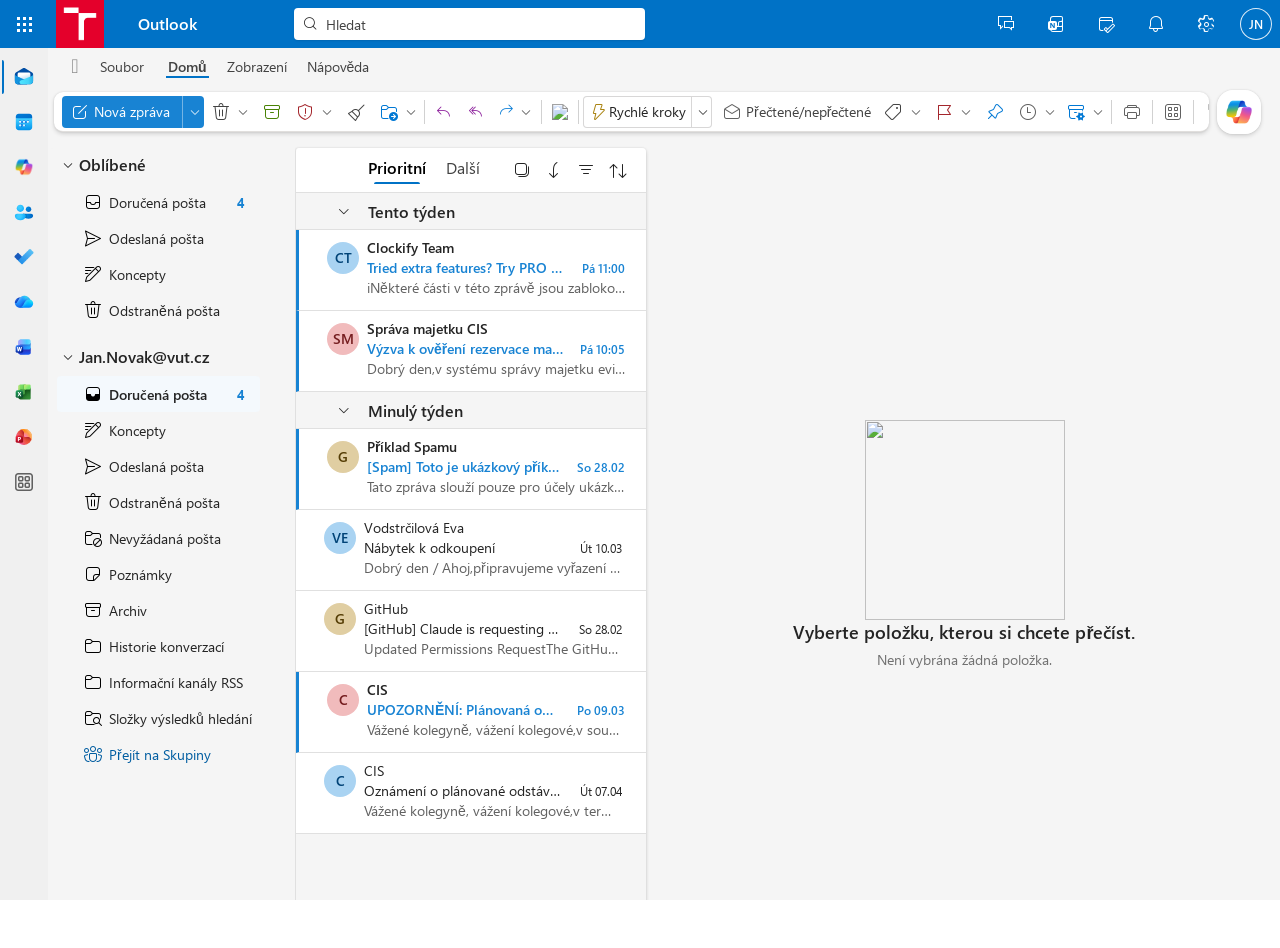
==== commit 25720b2a: "fix+mails" ====
--- a/outlook_clone/index.html
+++ b/outlook_clone/index.html
@@ -19,11 +19,7 @@
 </head>
 
 <body class="ms-font-s disableTextSelection ms-Fabric--isFocusHidden" style="min-width:418px;overflow-x:hidden">
-    <!-- 
- Zde začíná původní kód, který byl zabalen do jednoho velkého divu.
- V dalších krocích vezmeme tento div a rozdělíme ho na sémantické tagy 
- jako <header>, <nav>, <main> a <aside>.
- -->
+
 
     <!-- Skryté prvky z původního kódu (nahrávání, overlaye - zatím necháváme) -->
     <div id="loadingScreen" style="display:none;"></div>
@@ -87,9 +83,9 @@
                         <h2 class="report-modal-title">Nahlásit útok phishing</h2>
                         <p class="report-modal-text">Nahlášení phishingových podvodů pomáhá zabezpečit osobní údaje, jak
                             vaše, tak ostatních lidí.</p>
-                        <label class="report-modal-checkbox">
+                        <!-- <label class="report-modal-checkbox">
                             <input type="checkbox"> Tuto zprávu příště nezobrazovat
-                        </label>
+                        </label> -->
                         <div class="report-modal-buttons">
                             <button class="report-modal-btn report-modal-btn-primary"
                                 id="confirmPhishingBtn">Sestava</button>
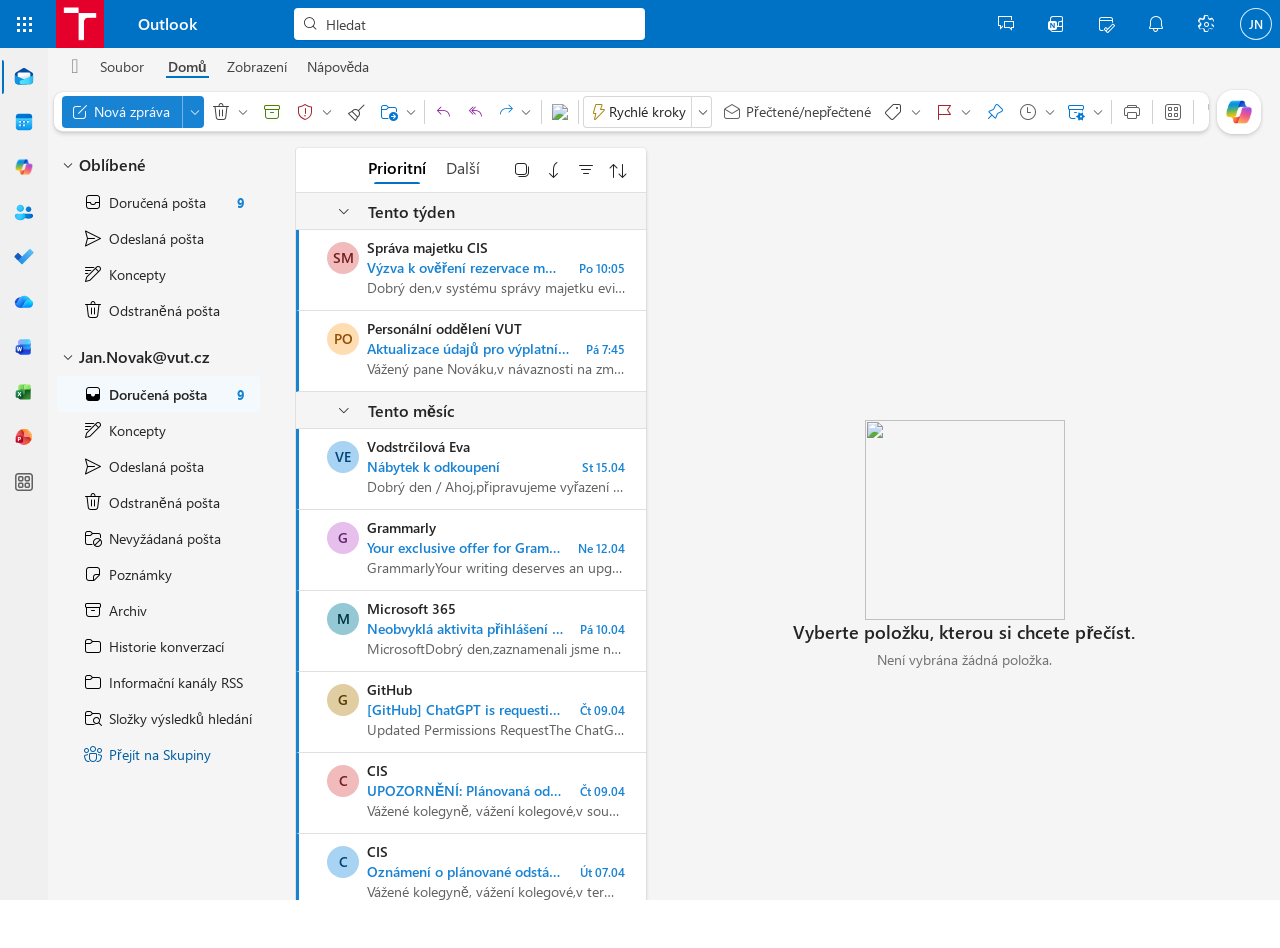
==== commit 9ba191f7: "fix" ====
--- a/outlook_clone/index.html
+++ b/outlook_clone/index.html
@@ -42,7 +42,7 @@
                 </button>
                 <div id=tenantLogo_container class="M3pcB5evSAtYMozck1WU7A==" style=min-width:auto>
                     <a id=O365_MainLink_TenantLogo class="rOy+Hn8kiD5J9v5VDCE3Dg== o365sx-appBrandLink" title=VUT
-                        aria-label=VUT href=https://www.vut.cz />
+                        aria-label=VUT />
                     <img id=O365_MainLink_TenantLogoImg alt=VUT title=VUT
                         src=[data-uri]></a>
                 </div>
@@ -65,9 +65,9 @@
                         <h2 class="report-modal-title">Nahlásit nevyžádanou poštu</h2>
                         <p class="report-modal-text">Nahlášení nevyžádané pošty pomáhá zlepšit rozpoznávání nevyžádané
                             pošty pro vás i ostatní uživatele v budoucnu.</p>
-                        <label class="report-modal-checkbox">
+                        <!-- <label class="report-modal-checkbox">
                             <input type="checkbox"> Tuto zprávu příště nezobrazovat
-                        </label>
+                        </label> -->
                         <div class="report-modal-buttons">
                             <button class="report-modal-btn report-modal-btn-primary"
                                 id="confirmSpamBtn">Sestava</button>
@@ -925,10 +925,15 @@
                                                                                                                             class="o4zjZ ujrct">
                                                                                                                             <span
                                                                                                                                 id="reading-pane-sender-name"
-                                                                                                                                class="OZZZK">test@email.cz</span>
+                                                                                                                                class="OZZZK">test@email.cz</span><span
+                                                                                                                                id="reading-pane-sender-email"
+                                                                                                                                class="reading-pane-sender-email"></span>
                                                                                                                         </div>
                                                                                                                     </span>
                                                                                                                 </span>
+                                                                                                            </div>
+                                                                                                            <div id="reading-pane-recipients-row" class="reading-pane-recipients-row" style="display:none;">
+                                                                                                                <span class="reading-pane-komu-label">Komu:&nbsp;</span><span id="reading-pane-recipients-content"></span>
                                                                                                             </div>
                                                                                                         </div>
                                                                                                     </div>
--- a/outlook_clone/styles.css
+++ b/outlook_clone/styles.css
@@ -15862,7 +15862,8 @@
     flex-direction: column;
     justify-content: flex-end;
     min-width: 60px;
-    position: relative
+    position: relative;
+    padding-top: 6px;
 }
 
 .lT19A,
@@ -27660,4 +27661,72 @@
     background: #f5f5f5;
 }
 
-
+.reading-pane-sender-email {
+    color: #424242;
+    font-weight: 400;
+    margin-left: 0;
+}
+
+.reading-pane-recipients-row {
+    font-size: 12px;
+    color: #424242;
+    margin-top: 2px;
+    line-height: 1.4;
+}
+
+.reading-pane-komu-label {
+    font-weight: 400;
+    color: #424242;
+}
+
+.reading-pane-recipient-name {
+    font-weight: 600;
+    color: #242424;
+}
+
+.reading-pane-recipient-extra {
+    padding-left: 2.6em;
+}
+
+.reading-pane-more-link {
+    font-weight: 600;
+    color: #242424;
+    cursor: pointer;
+    user-select: none;
+}
+
+/* ── Reading pane header layout fixes ─────────────────────────────
+   - Sender-block (name/email/recipients) top-aligns with avatar top.
+   - Toolbar icons pinned to top-right.
+   - Date pinned directly under the icons, independent of left content. */
+.uSg02 {
+    position: relative;
+    min-height: 72px;
+}
+
+.DgV2h {
+    align-items: flex-start !important;
+}
+
+.x9jfA .bz1XJ {
+    align-self: flex-start !important;
+    padding-top: 4px;
+}
+
+.DrnCK {
+    position: absolute;
+    top: 36px;
+    right: 10px;
+    margin-left: 0 !important;
+    width: auto !important;
+}
+
+.DrnCK .HwXOf {
+    display: none !important;
+}
+
+.DrnCK .srQCs {
+    margin-left: 0 !important;
+}
+
+
